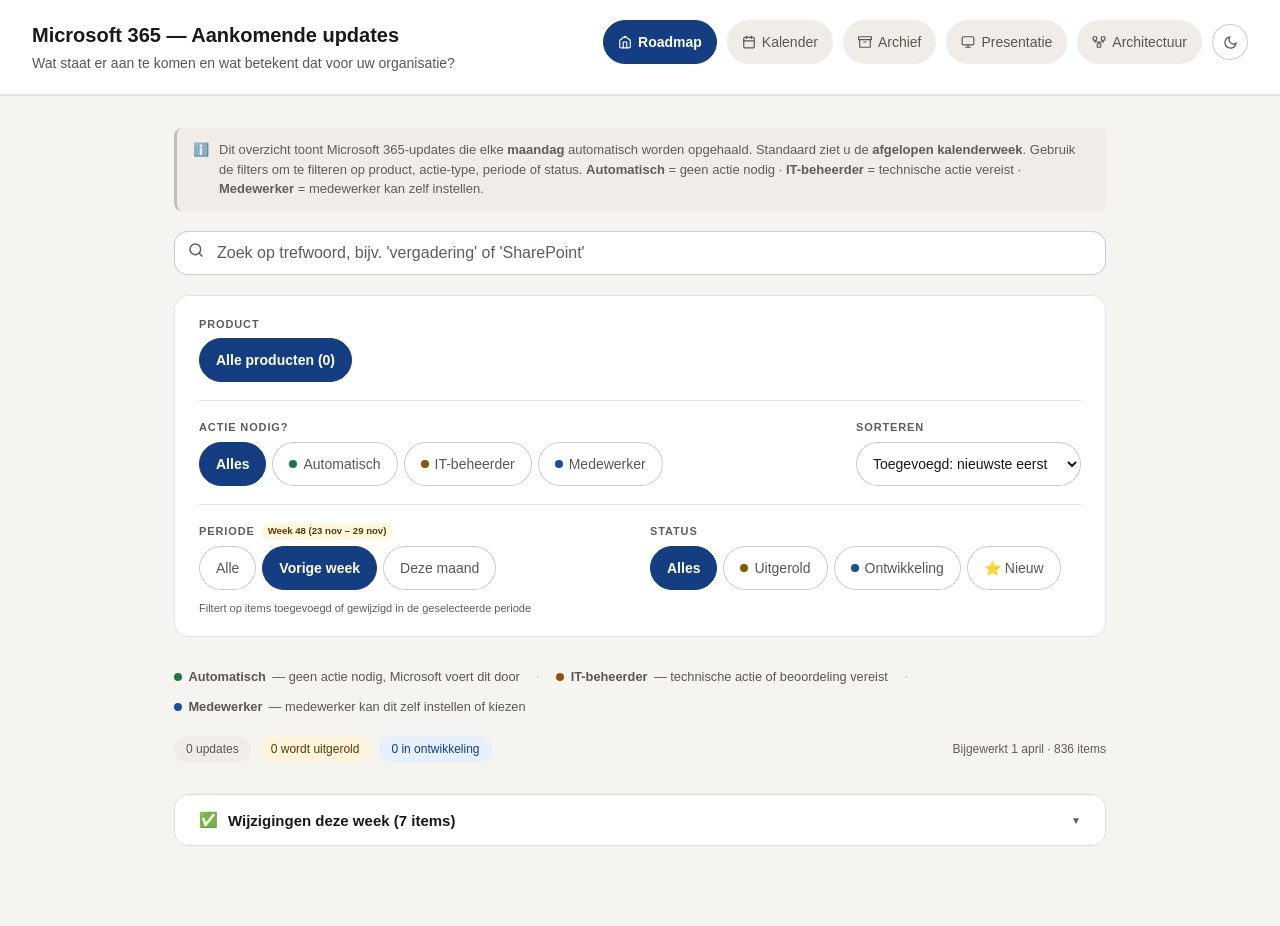
==== index.html @ a1a84e0d "updated app meta v2" ====
<!DOCTYPE html>
<html lang="nl" data-theme="">
<head>
<meta charset="UTF-8">
<meta name="viewport" content="width=device-width, initial-scale=1.0">
<title>Microsoft 365 Roadmap — Wat staat er aan te komen?</title>
<meta name="description" content="Overzicht van aankomende Microsoft 365-updates: wat staat er aan te komen, wat betekent het voor uw organisatie en is er actie nodig van IT of medewerkers?">
<link rel="stylesheet" href="shared.css">
<script>
(function(){var t=localStorage.getItem('theme');if(t==='dark'||t==='light')document.documentElement.setAttribute('data-theme',t);})();
</script>
</head>
<body>

<noscript>
  <div style="padding:2rem;text-align:center;font-family:sans-serif;background:#fef3dc;border-bottom:2px solid #8a5600">
    <strong>JavaScript is vereist</strong> — Schakel JavaScript in uw browser in om deze pagina te gebruiken.
  </div>
</noscript>

<a class="skip-link" href="#main-content">Ga naar hoofdinhoud</a>

<header role="banner">
  <div class="hdr">
    <div class="hdr-left">
      <div>
        <h1>Microsoft 365 — Aankomende updates</h1>
        <p class="hdr-sub">Wat staat er aan te komen en wat betekent dat voor uw organisatie?</p>
      </div>
    </div>
    <nav class="hdr-right" aria-label="Hoofdnavigatie">
      <a href="index.html" class="hdr-archive-link" aria-current="page" aria-label="Huidige pagina: Roadmap"><svg width="14" height="14" viewBox="0 0 24 24" fill="none" stroke="currentColor" stroke-width="2" stroke-linecap="round" stroke-linejoin="round" aria-hidden="true"><path d="M3 9l9-7 9 7v11a2 2 0 0 1-2 2H5a2 2 0 0 1-2-2z"/><polyline points="9 22 9 12 15 12 15 22"/></svg> Roadmap</a>
      <a href="kalender.html" class="hdr-archive-link" aria-label="Bekijk de releasekalender"><svg width="14" height="14" viewBox="0 0 24 24" fill="none" stroke="currentColor" stroke-width="2" stroke-linecap="round" stroke-linejoin="round" aria-hidden="true"><rect x="3" y="4" width="18" height="18" rx="2"/><line x1="16" y1="2" x2="16" y2="6"/><line x1="8" y1="2" x2="8" y2="6"/><line x1="3" y1="10" x2="21" y2="10"/></svg> Kalender</a>
      <a href="archief.html" class="hdr-archive-link" aria-label="Bekijk het archief van verdwenen items"><svg width="14" height="14" viewBox="0 0 24 24" fill="none" stroke="currentColor" stroke-width="2" stroke-linecap="round" stroke-linejoin="round" aria-hidden="true"><polyline points="21 8 21 21 3 21 3 8"/><rect x="1" y="3" width="22" height="5"/><line x1="10" y1="12" x2="14" y2="12"/></svg> Archief</a>
      <a href="presentatie.html" class="hdr-archive-link" aria-label="Bekijk de presentatiegenerator"><svg width="14" height="14" viewBox="0 0 24 24" fill="none" stroke="currentColor" stroke-width="2" stroke-linecap="round" stroke-linejoin="round" aria-hidden="true"><rect x="2" y="3" width="20" height="14" rx="2"/><line x1="8" y1="21" x2="16" y2="21"/><line x1="12" y1="17" x2="12" y2="21"/></svg> Presentatie</a>
      <a href="architectuur.html" class="hdr-archive-link" aria-label="Bekijk de architectuurkaart"><svg width="14" height="14" viewBox="0 0 24 24" fill="none" stroke="currentColor" stroke-width="2" stroke-linecap="round" stroke-linejoin="round" aria-hidden="true"><rect x="2" y="3" width="6" height="6" rx="1"/><rect x="16" y="3" width="6" height="6" rx="1"/><rect x="9" y="15" width="6" height="6" rx="1"/><line x1="5" y1="9" x2="5" y2="12"/><line x1="19" y1="9" x2="19" y2="12"/><line x1="5" y1="12" x2="19" y2="12"/><line x1="12" y1="12" x2="12" y2="15"/></svg> Architectuur</a>
      <button id="theme-btn" class="theme-btn" onclick="toggleTheme()" aria-label="Schakel naar donker thema" title="Thema wisselen">
        <svg class="icon-moon" width="15" height="15" viewBox="0 0 24 24" fill="none" stroke="currentColor" stroke-width="2" stroke-linecap="round" stroke-linejoin="round" aria-hidden="true"><path d="M21 12.79A9 9 0 1 1 11.21 3 7 7 0 0 0 21 12.79z"/></svg>
        <svg class="icon-sun"  width="15" height="15" viewBox="0 0 24 24" fill="none" stroke="currentColor" stroke-width="2" stroke-linecap="round" stroke-linejoin="round" aria-hidden="true"><circle cx="12" cy="12" r="5"/><line x1="12" y1="1" x2="12" y2="3"/><line x1="12" y1="21" x2="12" y2="23"/><line x1="4.22" y1="4.22" x2="5.64" y2="5.64"/><line x1="18.36" y1="18.36" x2="19.78" y2="19.78"/><line x1="1" y1="12" x2="3" y2="12"/><line x1="21" y1="12" x2="23" y2="12"/><line x1="4.22" y1="19.78" x2="5.64" y2="18.36"/><line x1="18.36" y1="5.64" x2="19.78" y2="4.22"/></svg>
      </button>
    </nav>
  </div>
</header>

<main id="main-content">
<div class="main">

  <!-- Info-banner -->
  <div class="disclaimer" role="note">
    <span style="flex-shrink:0" aria-hidden="true">ℹ️</span>
    <span>Dit overzicht toont Microsoft 365-updates die elke <strong>maandag</strong> automatisch worden opgehaald. Standaard ziet u de <strong>afgelopen kalenderweek</strong>. Gebruik de filters om te filteren op product, actie-type, periode of status. <strong>Automatisch</strong> = geen actie nodig · <strong>IT-beheerder</strong> = technische actie vereist · <strong>Medewerker</strong> = medewerker kan zelf instellen.</span>
  </div>

  <!-- Zoekbalk -->
  <div class="search-wrap" id="search-wrap">
    <span class="search-icon" aria-hidden="true">
      <svg width="16" height="16" viewBox="0 0 24 24" fill="none" stroke="currentColor" stroke-width="2.2" stroke-linecap="round" stroke-linejoin="round"><circle cx="11" cy="11" r="8"/><line x1="21" y1="21" x2="16.65" y2="16.65"/></svg>
    </span>
    <input id="search-input" type="search" class="search-input"
           placeholder="Zoek op trefwoord, bijv. 'vergadering' of 'SharePoint'"
           aria-label="Zoek in roadmap-updates" autocomplete="off" spellcheck="false">
    <button id="search-clear" class="search-clear" onclick="clearSearch()"
            aria-label="Zoekopdracht wissen" style="display:none">
      <svg width="14" height="14" viewBox="0 0 24 24" fill="none" stroke="currentColor" stroke-width="2.5" stroke-linecap="round" stroke-linejoin="round" aria-hidden="true"><line x1="18" y1="6" x2="6" y2="18"/><line x1="6" y1="6" x2="18" y2="18"/></svg>
    </button>
    <p id="search-origin-note" class="search-origin-note" style="display:none">
      Gefilterd op item vanaf de releasekalender. <button class="ms-link" onclick="clearSearch()">Wis filter</button>
    </p>
  </div>

  <!-- Filters -->
  <section class="filters" aria-label="Filters">

    <!-- 1. Product -->
    <div class="filter-group">
      <label id="lbl-app" class="filter-lbl">Product</label>
      <div class="filter-bar" id="apf" role="group" aria-labelledby="lbl-app">
        <button class="fb" data-p="all" aria-pressed="true">Alle producten</button>
        <!-- Dynamisch gevuld -->
      </div>
    </div>

    <div class="filter-divider"></div>

    <!-- 2. Actie + Sorteren -->
    <div class="filter-row-2">
      <div class="filter-group" style="flex:1">
        <label id="lbl-act" class="filter-lbl">Actie nodig?</label>
        <div class="filter-bar" id="act-bar" role="group" aria-labelledby="lbl-act">
          <button class="fb" data-act="all"   aria-pressed="true">Alles</button>
          <button class="fb" data-act="none"  aria-pressed="false"><span class="act-dot d-none"  aria-hidden="true"></span>Automatisch</button>
          <button class="fb" data-act="admin" aria-pressed="false"><span class="act-dot d-admin" aria-hidden="true"></span>IT-beheerder</button>
          <button class="fb" data-act="user"  aria-pressed="false"><span class="act-dot d-user"  aria-hidden="true"></span>Medewerker</button>
        </div>
      </div>
      <div class="filter-group" style="flex:0 0 auto">
        <label for="sort-select" class="filter-lbl">Sorteren</label>
        <select id="sort-select" onchange="render()">
          <option value="added-desc">Toegevoegd: nieuwste eerst</option>
          <option value="added-asc">Toegevoegd: oudste eerst</option>
          <option value="release-asc">Releasedatum: vroegst eerst</option>
          <option value="release-desc">Releasedatum: latest eerst</option>
          <option value="status">Status</option>
        </select>
      </div>
    </div>

    <div class="filter-divider"></div>

    <!-- 3. Periode + Status -->
    <div class="filter-row-2">
      <div class="filter-group">
        <label id="lbl-fp" class="filter-lbl">
          Periode
          <span id="week-mini-badge" class="week-mini-badge" aria-live="polite"></span>
        </label>
        <div class="filter-bar" id="fp-bar" role="group" aria-labelledby="lbl-fp">
          <button class="fb" data-a="all" aria-pressed="false">Alle</button>
          <button class="fb" data-a="pw"  aria-pressed="true">Vorige week</button>
          <button class="fb" data-a="am"  aria-pressed="false">Deze maand</button>
        </div>
        <p class="filter-note">Filtert op items toegevoegd of gewijzigd in de geselecteerde periode</p>
      </div>
      <div class="filter-group">
        <label id="lbl-status" class="filter-lbl">Status</label>
        <div class="filter-bar" id="sf" role="group" aria-labelledby="lbl-status">
          <button class="fb" data-s="all"     aria-pressed="true">Alles</button>
          <button class="fb" data-s="rolling" aria-pressed="false"><span class="act-dot d-admin" aria-hidden="true"></span>Uitgerold</button>
          <button class="fb" data-s="dev"     aria-pressed="false"><span class="act-dot d-user"  aria-hidden="true"></span>Ontwikkeling</button>
          <button class="fb" data-s="new"     aria-pressed="false">⭐ Nieuw</button>
        </div>
      </div>
    </div>

  </section>

  <!-- Legenda -->
  <div class="legend" role="note" aria-label="Legenda acties">
    <span class="legend-item"><span class="act-dot d-none" aria-hidden="true"></span><strong>Automatisch</strong> — geen actie nodig, Microsoft voert dit door</span>
    <span class="legend-divider" aria-hidden="true">·</span>
    <span class="legend-item"><span class="act-dot d-admin" aria-hidden="true"></span><strong>IT-beheerder</strong> — technische actie of beoordeling vereist</span>
    <span class="legend-divider" aria-hidden="true">·</span>
    <span class="legend-item"><span class="act-dot d-user" aria-hidden="true"></span><strong>Medewerker</strong> — medewerker kan dit zelf instellen of kiezen</span>
  </div>

  <div class="stats-bar" id="stats-bar" aria-live="polite" aria-atomic="true" role="status"></div>

  <div id="root" role="feed" aria-busy="true" aria-label="Roadmap-updates">
    <div class="state-box">
      <div class="spinner" role="progressbar" aria-label="Updates worden geladen"></div>
      <h2>Updates ophalen…</h2>
      <p>Even geduld, de actuele roadmap wordt opgehaald.</p>
    </div>
  </div>

  <p id="empty-msg" role="status" style="display:none">
    Geen updates gevonden voor deze filterinstellingen. Probeer een andere combinatie of pas de zoekopdracht aan.
  </p>

  <div id="changes-block" class="collapsible-block" style="display:none">
    <button class="collapsible-toggle" aria-expanded="false" aria-controls="changes-inner"
            onclick="toggleCollapsible(this,'changes-inner')">
      <div class="collapsible-left">
        <span id="changes-icon" aria-hidden="true">⚑</span>
        <span id="changes-title">Wijzigingen deze week</span>
      </div>
      <span class="collapsible-chevron" aria-hidden="true">▼</span>
    </button>
    <div id="changes-inner" class="collapsible-inner" role="region" aria-label="Wijzigingen deze week">
      <p class="collapsible-subtitle">
        Deze updates stonden vorige week nog in de lijst maar zijn nu beschikbaar gekomen of geannuleerd door Microsoft.
      </p>
      <div id="changes-cards"></div>
    </div>
  </div>

</div>
</main>


<script>
'use strict';

/* ── Thema-toggle ───────────────────────────────────────────────────────── */
(function(){
  var stored = localStorage.getItem('theme');
  if (stored === 'dark' || stored === 'light') {
    document.documentElement.setAttribute('data-theme', stored);
  }
})();

function toggleTheme() {
  var html    = document.documentElement;
  var current = html.getAttribute('data-theme');
  var sys     = window.matchMedia('(prefers-color-scheme: dark)').matches;
  var isDark  = current === 'dark' || (!current && sys);
  var next    = isDark ? 'light' : 'dark';
  html.setAttribute('data-theme', next);
  localStorage.setItem('theme', next);
  var btn = document.getElementById('theme-btn');
  if (btn) btn.setAttribute('aria-label', next === 'dark' ? 'Schakel naar licht thema' : 'Schakel naar donker thema');
}



/* ── Product-metadata en iconen (inline) ──────────────────────────────── */
var APP_ICONS = {
  automate: '[data-uri]',
  bookings: '[data-uri]',
  copilot: '[data-uri]',
  defender: '[data-uri]',
  edge: '[data-uri]',
  entra: '[data-uri]',
  excel: '[data-uri]',
  exchange: '[data-uri]',
  forms: '[data-uri]',
  intune: '[data-uri]',
  loop: '[data-uri]',
  onedrive: '[data-uri]',
  outlook: '[data-uri]',
  planner: '[data-uri]',
  powerapps: '[data-uri]',
  powerbi: '[data-uri]',
  powerpoint: '[data-uri]',
  project: '[data-uri]',
  purview: '[data-uri]',
  search: '[data-uri]',
  sharepoint: '[data-uri]',
  stream: '[data-uri]',
  teams: '[data-uri]',
  todo: '[data-uri]',
  visio: '[data-uri]',
  viva: '[data-uri]',
  whiteboard: '[data-uri]',
  windows: '[data-uri]',
  word: '[data-uri]',
  yammer: '[data-uri]',
};
var APP_META = {
  copilot:    { label: 'Copilot',        cls: 'p-copilot'    },
  teams:      { label: 'Teams',          cls: 'p-teams'      },
  outlook:    { label: 'Outlook',        cls: 'p-outlook'    },
  excel:      { label: 'Excel',          cls: 'p-excel'      },
  word:       { label: 'Word',           cls: 'p-word'       },
  powerpoint: { label: 'PowerPoint',     cls: 'p-powerpoint' },
  sharepoint: { label: 'SharePoint',     cls: 'p-sharepoint' },
  purview:    { label: 'Purview',        cls: 'p-purview'    },
  viva:       { label: 'Viva',           cls: 'p-viva'       },
  edge:       { label: 'Edge',           cls: 'p-edge'       },
  onedrive:   { label: 'OneDrive',       cls: 'p-onedrive'   },
  exchange:   { label: 'Exchange',       cls: 'p-exchange'   },
  forms:      { label: 'Forms',          cls: 'p-forms'      },
  intune:     { label: 'Intune',         cls: 'p-intune'     },
  entra:      { label: 'Entra',          cls: 'p-entra'      },
  planner:    { label: 'Planner',        cls: 'p-planner'    },
  loop:       { label: 'Loop',           cls: 'p-loop'       },
  whiteboard: { label: 'Whiteboard',     cls: 'p-whiteboard' },
  todo:       { label: 'To Do',          cls: 'p-todo'       },
  bookings:   { label: 'Bookings',       cls: 'p-bookings'   },
  stream:     { label: 'Stream',         cls: 'p-stream'     },
  automate:   { label: 'Power Automate', cls: 'p-automate'   },
  powerapps:  { label: 'Power Apps',     cls: 'p-powerapps'  },
  powerbi:    { label: 'Power BI',       cls: 'p-powerbi'    },
  yammer:     { label: 'Yammer',         cls: 'p-yammer'     },
  defender:   { label: 'Defender',       cls: 'p-defender'   },
  search:     { label: 'M365 Search',    cls: 'p-search'     },
  project:    { label: 'Project',        cls: 'p-project'    },
  visio:      { label: 'Visio',          cls: 'p-visio'      },
  windows:    { label: 'Windows',        cls: 'p-windows'    },
  other:      { label: 'Overig',         cls: 'p-other'      }
};
var APP_ORDER = [
  'copilot','teams','outlook','excel','word','powerpoint',
  'sharepoint','purview','viva','edge','onedrive','exchange',
  'forms','intune','entra','planner',
  'loop','whiteboard','todo','bookings','stream',
  'automate','powerapps','powerbi','yammer',
  'defender','search','project','visio','windows'
];
function appIconHTML(key) {
  var uri = APP_ICONS[key];
  if (!uri) return '';
  return '<img class="app-icon" src="' + uri + '" alt="" aria-hidden="true">';
}
function copyItemLink(id){
  var url=window.location.origin+window.location.pathname+'?id='+id;
  if(navigator.clipboard){
    navigator.clipboard.writeText(url).then(function(){
      var btn=document.querySelector('#item-'+id+' .copy-link-btn');
      if(btn){btn.setAttribute('aria-label','Link gekopieerd!');setTimeout(function(){btn.setAttribute('aria-label','Kopieer directe link naar dit item');},2000);}
    });
  }
}

var LINK_ICON = '<svg width="11" height="11" viewBox="0 0 24 24" fill="none" stroke="currentColor" stroke-width="2.2" stroke-linecap="round" stroke-linejoin="round" aria-hidden="true"><path d="M18 13v6a2 2 0 0 1-2 2H5a2 2 0 0 1-2-2V8a2 2 0 0 1 2-2h6"/><polyline points="15 3 21 3 21 9"/><line x1="10" y1="14" x2="21" y2="3"/></svg>';
/* ── State ──────────────────────────────────────────────────────────────── */
var ALL_ITEMS   = [];
var fS  = 'all';
var fA  = 'pw';      /* Standaard: vorige kalenderweek */
var fP  = 'all';
var fAct= 'all';
var fQ  = '';
var searchTimer = null;
var fromKalender = false;
var idParam = null;
var CACHE_KEY = 'm365_data_v1';
var lastUpdatedText = '';

var ACTION_LABEL = {none:'Gaat automatisch', admin:'IT-beheerder actie vereist', user:'Medewerker kan zelf instellen'};
var ACTION_ICON  = {none:'🟢', admin:'🟡', user:'🔵'};
/* ── Hulpfuncties ────────────────────────────────────────────────────────── */
function esc(s){ return String(s||'').replace(/&/g,'&amp;').replace(/</g,'&lt;').replace(/>/g,'&gt;'); }
function daysAgo(d){ return d?(Date.now()-new Date(d).getTime())/864e5:9999; }

function weekStart(date){
  var d=new Date(date); var day=d.getDay();
  var diff=(day===0?-6:1-day); d.setHours(0,0,0,0); d.setDate(d.getDate()+diff); return d;
}
function weekEnd(date){
  var ws=weekStart(date); var we=new Date(ws);
  we.setDate(we.getDate()+6); we.setHours(23,59,59,999); return we;
}
function isoWeek(date){
  var d=new Date(date); d.setHours(0,0,0,0);
  d.setDate(d.getDate()+3-(d.getDay()+6)%7);
  var w1=new Date(d.getFullYear(),0,4);
  return 1+Math.round(((d-w1)/864e5-3+(w1.getDay()+6)%7)/7);
}
function inSameWeek(d,refDate){
  if(!d)return false;
  var dt=new Date(d); return dt>=weekStart(refDate)&&dt<=weekEnd(refDate);
}
function fmtDate(d){ return d?new Date(d).toLocaleDateString('nl-NL',{day:'numeric',month:'short',year:'numeric'}):''; }
function nlRelease(s){
  if(!s)return'\u2013';
  var MAANDEN={january:'januari',february:'februari',march:'maart',april:'april',may:'mei',
    june:'juni',july:'juli',august:'augustus',september:'september',
    october:'oktober',november:'november',december:'december'};
  return s.replace(/\b(january|february|march|april|may|june|july|august|september|october|november|december)\b/gi,
    function(m){return MAANDEN[m.toLowerCase()]||m;}).replace(/\bCY(\d{4})\b/,'$1');
}
function parseRelease(s){
  if(!s)return new Date(9999,0,1);
  var MONTHS={january:0,february:1,march:2,april:3,may:4,june:5,july:6,august:7,
    september:8,october:9,november:10,december:11};
  var m=s.toLowerCase().match(/(\w+)\s+(\d{4})/);
  return(m&&MONTHS[m[1]]!==undefined)?new Date(parseInt(m[2]),MONTHS[m[1]],1):new Date(9999,0,1);
}
function highlight(text,query){
  if(!query)return esc(text);
  return esc(text).replace(new RegExp('('+query.replace(/[.*+?^${}()|[\]\\]/g,'\\$&')+')','gi'),'<mark>$1</mark>');
}




/* ── URL-parameters ────────────────────────────────────────────────────── */
(function(){
  var params = new URLSearchParams(window.location.search);
  var zoek   = params.get('zoek');
  idParam = params.get('id');

  if (idParam) {
    fQ = idParam.trim();
    fA = 'all'; fS = 'all'; fAct = 'all'; fP = 'all';
    fromKalender = true;
    document.addEventListener('DOMContentLoaded', function(){
      var inp = document.getElementById('search-input');
      if (inp) {
        inp.value = 'ID: ' + idParam;
        document.getElementById('search-clear').classList.add('show');
        document.getElementById('search-origin-note').classList.add('show');
      }
      document.querySelectorAll('#fp-bar .fb').forEach(function(b){
        b.setAttribute('aria-pressed', b.getAttribute('data-a')==='all'?'true':'false');
        b.className='fb';
      });
    });
  } else if (zoek) {
    fQ = zoek.trim().toLowerCase();
    fromKalender = true;
    document.addEventListener('DOMContentLoaded', function(){
      var inp = document.getElementById('search-input');
      if (inp) {
        inp.value = zoek;
        document.getElementById('search-clear').classList.add('show');
        document.getElementById('search-origin-note').classList.add('show');
      }
    });
  }
})();

/* ── Fetch + cache ─────────────────────────────────────────────────────── */
function loadData(){
  try{
    var cached=sessionStorage.getItem(CACHE_KEY);
    if(cached){
      var p=JSON.parse(cached);
      /* Geldig als: jonger dan 30min én de data niet van vóór de meest recente maandag-run (06:00 UTC) */
      var now=Date.now();
      var d=new Date(); var dow=d.getUTCDay(); /* 0=zo,1=ma */
      var msSinceMon=((dow===0?6:dow-1)*86400+(d.getUTCHours()*3600+d.getUTCMinutes()*60+d.getUTCSeconds()-6*3600))*1000;
      if(msSinceMon<0)msSinceMon+=7*86400*1000; /* vorige maandag */
      var lastMonRun=now-msSinceMon;
      var fresh=now-p._ts<30*60*1000 && p._ts>lastMonRun;
      if(fresh){handleData(p);return;}
    }
  }catch(e){}
  var ctrl=new AbortController();
  var timer=setTimeout(function(){ctrl.abort();},12000);
  fetch('data.json?v='+Date.now(),{signal:ctrl.signal})
    .finally(function(){clearTimeout(timer);})
    .then(function(r){if(!r.ok)throw new Error('HTTP '+r.status);return r.json();})
    .then(function(data){
      try{data._ts=Date.now();sessionStorage.setItem(CACHE_KEY,JSON.stringify(data));}catch(e){}
      handleData(data);
    })
    .catch(function(err){
      var msg=err.name==='AbortError'?'Tijdslimiet overschreden.':String(err);
      document.getElementById('root').setAttribute('aria-busy','false');
      document.getElementById('root').innerHTML=
        '<div class="state-box" role="alert"><h2>Kon de updates niet laden</h2>'+
        '<p style="margin-top:.5rem">Controleer of de GitHub Actions workflow succesvol gedraaid heeft.</p>'+
        '<p style="margin-top:.75rem;font-size:.75rem;color:var(--faint)">'+esc(msg)+'</p></div>';
    });
}

/* ── Weeklabels bijwerken ───────────────────────────────────────────────── */
function updateWeekLabels(){
  var now=new Date();
  var wn=isoWeek(now); var ws=weekStart(now); var we=weekEnd(now);
  /* Vorige week: weekStart 7 dagen terug */
  var pwStart=new Date(ws); pwStart.setDate(pwStart.getDate()-7);
  var pwEnd=new Date(we); pwEnd.setDate(pwEnd.getDate()-7);
  var pwn=isoWeek(pwStart);
  var fmt=function(d){return d.toLocaleDateString('nl-NL',{day:'numeric',month:'short'});};
  var lblPrev='Week '+pwn+' ('+fmt(pwStart)+' \u2013 '+fmt(pwEnd)+')';
  /* Periodeknop bijwerken */
  var pwBtn=document.querySelector('#fp-bar [data-a="pw"]');
  if(pwBtn)pwBtn.textContent='Vorige week';
  /* Mini-badge toont altijd de afgelopen week */
  var badge=document.getElementById('week-mini-badge');
  if(badge)badge.textContent=lblPrev;
}

/* ── Data verwerken ─────────────────────────────────────────────────────── */
function handleData(data){
  ALL_ITEMS=data.items.map(function(i){
    return Object.assign({},i,{isNew: inSameWeek(i.added,new Date())||inSameWeek(i.modified,new Date())});
  });
  var gen=new Date(data.generated);
  /* Toon vorige kalenderweek in header — data is altijd van maandag-run */
  var ws=weekStart(new Date()); var we=weekEnd(new Date());
  var pwS=new Date(ws); pwS.setDate(pwS.getDate()-7);
  var pwE=new Date(we); pwE.setDate(pwE.getDate()-7);
  var pwn=isoWeek(pwS);
  var fmtS=function(d){return d.toLocaleDateString('nl-NL',{day:'numeric',month:'short'});};
  lastUpdatedText = 'Bijgewerkt\u00a0' + gen.toLocaleDateString('nl-NL',{day:'numeric',month:'long'}) + '\u00a0\u00b7\u00a0' + data.count + '\u00a0items';

  document.getElementById('root').setAttribute('aria-busy','false');
  buildAppFilter(ALL_ITEMS);
  updateWeekLabels();
  var removed=data.removed||[];
  if(removed.length>0){
    document.getElementById('changes-block').style.display='block';
    document.getElementById('changes-title').textContent='Wijzigingen deze week ('+removed.length+' item'+(removed.length!==1?'s':'')+')';
    document.getElementById('changes-icon').textContent=removed.some(function(r){return r.status==='launched';})?' \u2705':'\u2691';
    document.getElementById('changes-cards').innerHTML=removed.map(function(r){
      var meta=APP_META[r.app]||APP_META.other;
      return '<div class="rcard">'+
        '<span class="pill '+meta.cls+'">'+appIconHTML(r.app)+esc(r.prodLabel||meta.label)+'</span>'+
        '<span class="rcard-title">'+esc(r.title)+'</span>'+
        '<div class="rcard-right"><span class="pill p-'+r.status+'">'+esc(r.statusNl)+'</span>'+
        '<a class="ms-link" href="https://www.microsoft.com/en-us/microsoft-365/roadmap?searchterms='+r.id+'" target="_blank" rel="noopener noreferrer">'+LINK_ICON+' ID '+r.id+'</a></div></div>';
    }).join('');
  }
  render();
}

/* ── Productfilter opbouwen met iconen ───────────────────────────────────── */
function buildAppFilter(items){
  var present=new Set(items.map(function(i){return i.app;}));
  var bar=document.getElementById('apf');
  while(bar.children.length>1)bar.removeChild(bar.lastChild);
  APP_ORDER.forEach(function(key){
    if(!present.has(key))return;
    var meta=APP_META[key];
    var btn=document.createElement('button');
    btn.className='fb';
    btn.setAttribute('data-p',key);
    btn.setAttribute('aria-pressed','false');
    btn.innerHTML=appIconHTML(key)+esc(meta.label)+' <span class="app-count">(0)</span>';
    bar.appendChild(btn);
  });
  bar.addEventListener('click',function(e){
    var t=e.target.closest('[data-p]');if(!t)return;
    bar.querySelectorAll('.fb').forEach(function(b){
      b.setAttribute('aria-pressed','false');
      b.className='fb';
    });
    var v=t.getAttribute('data-p');
    t.setAttribute('aria-pressed','true');
    if(v!=='all')t.classList.add('ao-'+v);
    fP=v;render();
  });
}

function updateAppCounts(items){
  var counts={};items.forEach(function(i){counts[i.app]=(counts[i.app]||0)+1;});
  var allBtn=document.querySelector('#apf [data-p="all"]');
  if(allBtn)allBtn.textContent='Alle producten ('+items.length+')';
  document.querySelectorAll('#apf [data-p]').forEach(function(btn){
    var key=btn.getAttribute('data-p');if(key==='all')return;
    var meta=APP_META[key];
    var n=counts[key]||0;
    btn.innerHTML=appIconHTML(key)+esc(meta.label)+' <span class="app-count">('+n+')</span>';
    btn.style.display=(n===0&&fP!==key)?'none':'';
  });
}

/* ── UI-helpers ─────────────────────────────────────────────────────────── */
function toggleCollapsible(btn,panelId){
  var open=btn.getAttribute('aria-expanded')==='true';
  btn.setAttribute('aria-expanded',open?'false':'true');
  var panel=document.getElementById(panelId);
  var chevron=btn.querySelector('.collapsible-chevron');
  panel.classList.toggle('open',!open);
  if(chevron)chevron.classList.toggle('open',!open);
}
function debouncedSearch(val){clearTimeout(searchTimer);searchTimer=setTimeout(function(){onSearch(val);},200);}
function onSearch(val){
  fQ=val.trim().toLowerCase();
  document.getElementById('search-clear').classList.toggle('show',fQ.length>0);
  if(fromKalender&&fQ.length===0){document.getElementById('search-origin-note').classList.remove('show');}
  render();
}
function clearSearch(){
  document.getElementById('search-input').value='';
  document.getElementById('search-clear').classList.remove('show');
  document.getElementById('search-origin-note').classList.remove('show');
  fQ='';fromKalender=false;render();
  document.getElementById('search-input').focus();
}

/* ── Kaart HTML ─────────────────────────────────────────────────────────── */
function cardHTML(item,query){
  var cfg={rolling:{label:'Wordt uitgerold',cls:'p-rolling'},dev:{label:'In ontwikkeling',cls:'p-dev'}}[item.status];
  var meta=APP_META[item.app]||APP_META.other;
  var dateRow='';
  if(item.added)dateRow+='<span class="date-info"><span class="sr-only">Toegevoegd:</span> \uD83D\uDCC5 '+fmtDate(item.added)+'</span>';
  if(item.modified&&item.modified!==item.added)
    dateRow+='<span class="date-info" style="margin-left:10px"><span class="sr-only">Gewijzigd:</span> \u270F\uFE0F '+fmtDate(item.modified)+'</span>';
  return '<article class="card act-'+item.action+'" id="item-'+item.id+'" aria-label="'+esc(item.title)+'">' +
    '<div class="card-pills">'+
      '<span class="pill '+meta.cls+'">'+appIconHTML(item.app)+esc(item.prodLabel||meta.label)+'</span>'+
      '<span class="pill '+cfg.cls+'">'+cfg.label+'</span>'+
      (item.isNew?'<span class="new-badge"><span aria-hidden="true">\u2B50</span> Nieuw</span>':'')+
    '</div>'+
    '<h3 class="card-title">'+highlight(item.title,query)+'</h3>'+
    '<div class="card-benefit"><span class="card-benefit-label">Wat betekent dit voor uw organisatie?</span>'+highlight(item.benefit,query)+'</div>'+
    '<div class="card-action act-'+item.action+'" aria-label="Actie: '+(ACTION_LABEL[item.action]||item.actionLabel)+'">'+
      '<span aria-hidden="true">'+ACTION_ICON[item.action]+'</span>'+
      '<span>'+esc(item.actionLabel)+'</span>'+
    '</div>'+
    (item.desc?'<details><summary>Technische details lezen</summary><div class="card-desc">'+esc(item.desc)+'</div></details>':'')+
    '<div class="card-foot"><div class="card-foot-left">'+
      '<span class="release-badge"><span aria-hidden="true">\uD83D\uDE80</span> <span class="sr-only">Release:</span>'+esc(nlRelease(item.release))+'</span>'+
      (dateRow?'<span style="display:flex;align-items:center;gap:8px;flex-wrap:wrap">'+dateRow+'</span>':'')+
    '</div>'+
    '<div class="card-foot-right">'+
    '<a class="ms-link" href="https://www.microsoft.com/en-us/microsoft-365/roadmap?searchterms='+item.id+'" target="_blank" rel="noopener noreferrer" aria-label="Bekijk ID '+item.id+' op de officiële Microsoft roadmap (opent in nieuw venster)">'+LINK_ICON+' ID '+item.id+'</a>'+
    '<button class="copy-link-btn" onclick="copyItemLink('+item.id+')" aria-label="Kopieer directe link naar dit item" title="Kopieer directe link">'+
      '<svg width="12" height="12" viewBox="0 0 24 24" fill="none" stroke="currentColor" stroke-width="2" stroke-linecap="round" stroke-linejoin="round" aria-hidden="true"><rect x="9" y="9" width="13" height="13" rx="2"/><path d="M5 15H4a2 2 0 0 1-2-2V4a2 2 0 0 1 2-2h9a2 2 0 0 1 2 2v1"/></svg>'+
    '</button>'+
    '</div>'+
    '</div></article>';
}

/* ── Render ─────────────────────────────────────────────────────────────── */
function render(){
  if(!ALL_ITEMS.length)return;
  var sort=document.getElementById('sort-select').value;
  var query=fQ;

  var withoutApp=ALL_ITEMS.filter(function(i){
    if(fS==='new'){if(!i.isNew)return false;}else if(fS!=='all'&&i.status!==fS)return false;
    if(fAct!=='all'&&i.action!==fAct)return false;
    /* Unified periode filter: added OF modified binnen de periode */
    if(fA!=='all'){
      var now=new Date();
      var prevWkStart=new Date(weekStart(now)); prevWkStart.setDate(prevWkStart.getDate()-7);
      var prevWkEnd=new Date(weekEnd(now)); prevWkEnd.setDate(prevWkEnd.getDate()-7);
      function inPrevWeek(d){ if(!d)return false; var dt=new Date(d); return dt>=prevWkStart&&dt<=prevWkEnd; }
      var addOk=fA==='pw'?inPrevWeek(i.added):daysAgo(i.added)<=31;
      var modOk=fA==='pw'?inPrevWeek(i.modified):daysAgo(i.modified)<=31;
      if(!addOk&&!modOk)return false;
    }
    if(query){
      var qId=parseInt(query);
      if(!isNaN(qId)&&idParam){if(i.id!==qId)return false;}
      else{if(!(i.title.toLowerCase().includes(query)||i.benefit.toLowerCase().includes(query)))return false;}
    }
    return true;
  });

  updateAppCounts(withoutApp);
  var filtered=withoutApp.filter(function(i){return fP==='all'||i.app===fP;});
  filtered=filtered.slice().sort(function(a,b){
    if(sort==='status')return(a.status==='rolling'?0:1)-(b.status==='rolling'?0:1);
    if(sort==='added-desc')return new Date(b.added||0)-new Date(a.added||0);
    if(sort==='modified-desc')return new Date(b.modified||0)-new Date(a.modified||0);
    var da=parseRelease(a.release),db=parseRelease(b.release);
    return sort==='release-desc'?db-da:da-db;
  });
  var rolling=filtered.filter(function(i){return i.status==='rolling';});
  var dev=filtered.filter(function(i){return i.status==='dev';});
  var newCount=filtered.filter(function(i){return i.isNew;}).length;
  document.getElementById('stats-bar').innerHTML=
    '<div class="stats-left">'+
    '<span class="stat-pill s-total">'+filtered.length+' updates</span>'+
    '<span class="stat-pill s-rolling">'+rolling.length+' wordt uitgerold</span>'+
    '<span class="stat-pill s-dev">'+dev.length+' in ontwikkeling</span>'+
    (newCount?'<span class="stat-pill s-new">\u2B50 '+newCount+' nieuw</span>':'')+
    (query?'<span class="stat-pill" style="background:var(--new-bg);color:var(--new-t)">Zoek: "'+esc(query)+'"</span>':'')+'</div>'+
    (lastUpdatedText?'<span class="stat-updated">'+lastUpdatedText+'</span>':'');
  var emptyEl=document.getElementById('empty-msg');
  var rootEl=document.getElementById('root');
  if(!filtered.length){
    rootEl.innerHTML='';
    /* Specifieke melding bij periode-filter 'vorige week' */
    if(fA==='pw'){
      emptyEl.innerHTML='<p>Geen updates gevonden voor de afgelopen kalenderweek.</p>'+
        '<p style="margin-top:.75rem"><button class="fb" style="margin:0 auto" onclick="'+
        'document.querySelectorAll(\"#fp-bar .fb\").forEach(function(b){b.setAttribute(\"aria-pressed\",\"false\")});'+
        'document.querySelector(\"#fp-bar [data-a=\\\"all\\\"]\").setAttribute(\"aria-pressed\",\"true\");'+
        'fA=\"all\";render();">Toon alle periodes</button></p>';
    } else {
      emptyEl.innerHTML='<p>Geen updates gevonden voor deze filterinstellingen.</p>'+
        '<p style="margin-top:.5rem;font-size:.875rem;color:var(--faint)">Probeer een andere combinatie of pas de zoekopdracht aan.</p>';
    }
    emptyEl.classList.add('show');return;
  }
  emptyEl.classList.remove('show');
  function sec(items,emoji,lbl){
    if(!items.length)return'';
    return'<section aria-label="'+lbl+'"><h2 class="sec-hdr">'+emoji+' '+lbl+'</h2>'+items.map(function(i){return cardHTML(i,query);}).join('')+'</section>';
  }
  if(sort==='status'){
    rootEl.innerHTML=sec(rolling,'\uD83D\uDFE1','Wordt uitgerold')+sec(dev,'\uD83D\uDD35','In ontwikkeling');
  }else{
    rootEl.innerHTML='<section aria-label="'+filtered.length+' updates">'+filtered.map(function(i){return cardHTML(i,query);}).join('')+'</section>';
  }
  /* Scroll naar specifiek item via ?id= */
  if(idParam){
    var el=document.getElementById('item-'+parseInt(idParam));
    if(el){setTimeout(function(){el.scrollIntoView({behavior:'smooth',block:'center'});el.classList.add('item-highlight');},150);}
  }
}

/* ── Filter-wiring ──────────────────────────────────────────────────────── */
function wireBar(barId,stateKey,attr){
  var bar=document.getElementById(barId);if(!bar)return;
  bar.addEventListener('click',function(e){
    var t=e.target.closest('['+attr+']');if(!t)return;
    bar.querySelectorAll('.fb').forEach(function(b){b.setAttribute('aria-pressed','false');b.className='fb';});
    var v=t.getAttribute(attr);t.setAttribute('aria-pressed','true');
    switch(stateKey){case'fS':fS=v;break;case'fA':fA=v;break;}
    render();
  });
}
wireBar('sf','fS','data-s');
wireBar('fp-bar','fA','data-a');

document.getElementById('act-bar').addEventListener('click',function(e){
  var t=e.target.closest('[data-act]');if(!t)return;
  document.querySelectorAll('#act-bar .fb').forEach(function(b){b.setAttribute('aria-pressed','false');b.className='fb';});
  t.setAttribute('aria-pressed','true');
  fAct=t.getAttribute('data-act');render();
});

/* ── Start ──────────────────────────────────────────────────────────────── */
loadData();
</script>
</body>
</html>
---- shared.css ----
/* ═══════════════════════════════════════════════════════════════════════
   Microsoft 365 Roadmap — Gedeelde stijlen
   WCAG 2.2 AA · Één plek voor alle kleuren, vormen en typografie
   ═══════════════════════════════════════════════════════════════════════ */

/* ── Reset ─────────────────────────────────────────────────────────────── */
*, *::before, *::after { box-sizing: border-box; margin: 0; padding: 0; }

/* ══════════════════════════════════════════════════════════════════════════
   DESIGN TOKENS — pas hier kleuren, vormen en typografie aan
   ══════════════════════════════════════════════════════════════════════════ */
:root {

  /* ── Basisoppervlakken ─────────────────────────────────────────────── */
  --bg:        #f5f4f0;   /* paginaachtergrond                           */
  --surface:   #ffffff;   /* kaarten, header, knoppen                    */
  --surface2:  #f0ede8;   /* subtiele vlakken, hover-achtergrond         */
  --text:      #1a1916;   /* primaire tekst                              */
  --muted:     #5a5750;   /* secundaire tekst                            */
  --faint:     #605c58;   /* labels, meta-informatie — 5.0:1 op surface2 */
  --border:    rgba(0,0,0,0.10);
  --border-s:  rgba(0,0,0,0.20);

  /* ── Statuskleuren (achtergrond + tekst, ≥ 4.5:1 contrast) ────────── */
  --green-bg:  #e6f4eb;  --green-t:  #145228;
  --amber-bg:  #fef3dc;  --amber-t:  #5c3a00;
  --purple-bg: #eeebfd;  --purple-t: #3a2a8a;
  --gray-bg:   #e8e8e8;  --gray-t:   #383838;
  --blue-bg:   #e6f0fd;  --blue-t:   #143d82;
  --red-bg:    #fdecea;  --red-t:    #7a1a1a;
  --orange-bg: #fff0e6;  --orange-t: #6b3200;
  --teal-bg:   #e0f4f1;  --teal-t:   #0a5248;
  --new-bg:    #fff7e0;  --new-t:    #5c3a00;

  /* ── Actiekleuren ──────────────────────────────────────────────────── */
  --c-none:    #1a7a45;
  --c-admin:   #8a5600;
  --c-user:    #1a4fa0;

  /* ── Typografie ────────────────────────────────────────────────────── */
  --font: -apple-system, BlinkMacSystemFont, 'Segoe UI', Roboto, sans-serif;

  /* ── Afmetingen ────────────────────────────────────────────────────── */
  --hdr-height:   4.5rem;
  --radius-sm:    0.5rem;
  --radius-md:    0.875rem;
  --radius-lg:    0.9375rem;
  --radius-pill:  100px;

  /* ── Component-tokens (dark mode overschrijft deze) ───────────────── */
  --mark-bg:            #fff3b0;
  --mark-color:         inherit;
  --input-color-scheme: light;
  --card-act-none-bg:   #e8f7ee;
  --card-act-admin-bg:  #fef3dc;
  --card-act-user-bg:   var(--blue-bg);
  --fb-act-none-bg:     var(--c-none);   --fb-act-none-border:  var(--c-none);   --fb-act-none-color:   var(--surface);
  --fb-act-admin-bg:    var(--c-admin);  --fb-act-admin-border: var(--c-admin);  --fb-act-admin-color:  var(--surface);
  --fb-act-user-bg:     var(--c-user);   --fb-act-user-border:  var(--c-user);   --fb-act-user-color:   var(--surface);
}

/* ══════════════════════════════════════════════════════════════════════════
   DARK MODE — systeemvoorkeur
   ══════════════════════════════════════════════════════════════════════════ */
@media (prefers-color-scheme: dark) {
  :root:not([data-theme="light"]) {
    --bg:        #1a1917;  --surface:   #242220;  --surface2:  #2e2c2a;
    --text:      #f0ede8;  --muted:     #b0ada8;  --faint:     #9e9a96;
    --border:    rgba(255,255,255,0.10);  --border-s:  rgba(255,255,255,0.20);
    --green-bg:  #1a3d25;  --green-t:  #7dd9a0;
    --amber-bg:  #3a2800;  --amber-t:  #f5c97a;
    --purple-bg: #2a2060;  --purple-t: #c4b8f8;
    --gray-bg:   #333230;  --gray-t:   #c8c6c2;
    --blue-bg:   #162650;  --blue-t:   #7ab0f5;
    --red-bg:    #3a1010;  --red-t:    #f5a0a0;
    --orange-bg: #3a1a00;  --orange-t: #f5b880;
    --teal-bg:   #0e2e2a;  --teal-t:   #7dd4cc;
    --new-bg:    #3a2400;  --new-t:    #f5c97a;
    --c-none:    #5dd48a;  --c-admin:  #f0a830;  --c-user:    #7ab0f5;
    --mark-bg:            #5c4a00;  --mark-color:         #f5e6a0;
    --input-color-scheme: dark;
    --card-act-none-bg:   #1a3d25;  --card-act-admin-bg:  #3a2800;
    --fb-act-none-bg:     #1a3d25;  --fb-act-none-border:  var(--green-t);  --fb-act-none-color:   var(--green-t);
    --fb-act-admin-bg:    #3a2800;  --fb-act-admin-border: var(--amber-t);  --fb-act-admin-color:  var(--amber-t);
    --fb-act-user-bg:     var(--blue-bg); --fb-act-user-border: var(--blue-t); --fb-act-user-color: var(--blue-t);
  }
}

/* DARK MODE — handmatig */
[data-theme="dark"] {
  --bg:        #1a1917;  --surface:   #242220;  --surface2:  #2e2c2a;
  --text:      #f0ede8;  --muted:     #b0ada8;  --faint:     #9e9a96;
  --border:    rgba(255,255,255,0.10);  --border-s:  rgba(255,255,255,0.20);
  --green-bg:  #1a3d25;  --green-t:  #7dd9a0;
  --amber-bg:  #3a2800;  --amber-t:  #f5c97a;
  --purple-bg: #2a2060;  --purple-t: #c4b8f8;
  --gray-bg:   #333230;  --gray-t:   #c8c6c2;
  --blue-bg:   #162650;  --blue-t:   #7ab0f5;
  --red-bg:    #3a1010;  --red-t:    #f5a0a0;
  --orange-bg: #3a1a00;  --orange-t: #f5b880;
  --teal-bg:   #0e2e2a;  --teal-t:   #7dd4cc;
  --new-bg:    #3a2400;  --new-t:    #f5c97a;
  --c-none:    #5dd48a;  --c-admin:  #f0a830;  --c-user:    #7ab0f5;
  --mark-bg:            #5c4a00;  --mark-color:         #f5e6a0;
  --input-color-scheme: dark;
  --card-act-none-bg:   #1a3d25;  --card-act-admin-bg:  #3a2800;
  --fb-act-none-bg:     #1a3d25;  --fb-act-none-border:  var(--green-t);  --fb-act-none-color:   var(--green-t);
  --fb-act-admin-bg:    #3a2800;  --fb-act-admin-border: var(--amber-t);  --fb-act-admin-color:  var(--amber-t);
  --fb-act-user-bg:     var(--blue-bg); --fb-act-user-border: var(--blue-t); --fb-act-user-color: var(--blue-t);
}

/* ══════════════════════════════════════════════════════════════════════════
   BASISSTIJLEN
   ══════════════════════════════════════════════════════════════════════════ */
body {
  font-family: var(--font);
  background: var(--bg); color: var(--text);
  min-height: 100vh; font-size: 1rem; line-height: 1.5;
  -webkit-text-size-adjust: 100%;
}

.skip-link {
  position: absolute; left: -9999px; top: 1rem;
  background: var(--text); color: var(--surface);
  padding: 0.5rem 1rem; border-radius: var(--radius-sm);
  font-size: 0.875rem; font-weight: 600; z-index: 100; text-decoration: none;
}
.skip-link:focus { left: 1rem; }

.sr-only {
  position: absolute; width: 1px; height: 1px;
  padding: 0; margin: -1px; overflow: hidden;
  clip: rect(0,0,0,0); white-space: nowrap; border: 0;
}

a, button, input, select, summary, [tabindex]:not([tabindex="-1"]) {
  scroll-margin-top: calc(var(--hdr-height) + 0.5rem);
}
:focus-visible {
  outline: 3px solid var(--blue-t); outline-offset: 2px;
  border-radius: var(--radius-sm);
}

mark { background: var(--mark-bg); color: var(--mark-color); border-radius: 2px; padding: 0 1px; }
input, select { color-scheme: var(--input-color-scheme); }

select {
  padding: 0.4375rem 0.75rem; border-radius: var(--radius-pill);
  border: 1.5px solid var(--border-s); background: var(--surface);
  color: var(--text); font-family: var(--font); font-size: 0.875rem;
  cursor: pointer; min-height: 2.75rem;
}
select:focus-visible { outline: 3px solid var(--blue-t); outline-offset: 2px; }

/* ══════════════════════════════════════════════════════════════════════════
   HEADER
   ══════════════════════════════════════════════════════════════════════════ */
.hdr {
  background: var(--surface); border-bottom: 2px solid var(--border);
  padding: 1.25rem 2rem;
  display: flex; align-items: flex-start; justify-content: space-between;
  flex-wrap: wrap; gap: 0.75rem;
  position: sticky; top: 0; z-index: 10; min-height: var(--hdr-height);
}
.hdr h1    { font-size: 1.25rem; font-weight: 700; }
.hdr-sub   { font-size: 0.875rem; color: var(--muted); margin-top: 3px; }
.hdr-left  { display: flex; align-items: center; gap: 0.875rem; flex: 1; min-width: 0; }
.hdr-left > div { min-width: 0; }
.hdr-right { display: flex; align-items: center; gap: 0.625rem; flex-shrink: 0; flex-wrap: wrap; }

#last-updated {
  font-size: 0.75rem; color: var(--faint); background: var(--surface2);
  padding: 5px 12px; border-radius: var(--radius-pill); white-space: nowrap;
}

.hdr-archive-link {
  display: inline-flex; align-items: center; gap: 6px;
  font-size: 0.875rem; font-weight: 500; color: var(--muted);
  background: var(--surface2); text-decoration: none;
  padding: 0.4375rem 0.875rem; border-radius: var(--radius-pill);
  border: 1.5px solid transparent; white-space: nowrap; min-height: 2.75rem;
  transition: background 0.12s, color 0.12s, border-color 0.12s;
}
.hdr-archive-link:hover { background: var(--surface2); color: var(--text); border-color: var(--border-s); }
.hdr-archive-link[aria-current="page"] {
  background: var(--blue-t); color: var(--surface);
  border-color: var(--blue-t); font-weight: 600; pointer-events: none;
}

/* ══════════════════════════════════════════════════════════════════════════
   HOOFD-LAYOUT
   ══════════════════════════════════════════════════════════════════════════ */
.main { max-width: 980px; margin: 0 auto; padding: 2rem 1.5rem 5rem; }

/* ══════════════════════════════════════════════════════════════════════════
   KNOPPENSYSTEEM — geünificeerd
   standaard: wit/surface + muted tekst
   hover:     surface2 achtergrond (grijs) + text kleur
   actief:    blue-t achtergrond (blauw) + wit tekst
   ══════════════════════════════════════════════════════════════════════════ */
.fb, .arch-fb, .pres-week-tab, .week-btn, .level-btn {
  padding: 0.4375rem 1rem; border-radius: var(--radius-pill);
  border: 1.5px solid var(--border-s); background: var(--surface); color: var(--muted);
  font-family: var(--font); font-size: 0.875rem; font-weight: 500;
  cursor: pointer; display: inline-flex; align-items: center; gap: 0.375rem;
  transition: background 0.12s, color 0.12s, border-color 0.12s;
  line-height: 1.3; min-height: 2.75rem; white-space: nowrap;
}
.fb:hover:not([aria-pressed="true"]),
.arch-fb:hover:not([aria-pressed="true"]),
.pres-week-tab:hover:not(.active),
.week-btn:hover:not(.active),
.level-btn:hover:not(.active) {
  background: var(--surface2); color: var(--text); border-color: var(--border-s);
}
.fb[aria-pressed="true"],
.arch-fb[aria-pressed="true"],
.pres-week-tab.active,
.week-btn.active,
.level-btn.active {
  background: var(--blue-t); color: var(--surface);
  border-color: var(--blue-t); font-weight: 600;
}

/* Actie-specifieke filterknopvarianten */
.fb[aria-pressed="true"][data-act="none"]  { background: var(--fb-act-none-bg);  border-color: var(--fb-act-none-border);  color: var(--fb-act-none-color);  }
.fb[aria-pressed="true"][data-act="admin"] { background: var(--fb-act-admin-bg); border-color: var(--fb-act-admin-border); color: var(--fb-act-admin-color); }
.fb[aria-pressed="true"][data-act="user"]  { background: var(--fb-act-user-bg);  border-color: var(--fb-act-user-border);  color: var(--fb-act-user-color);  }

/* WCAG 2.5.8 minimum raakoppervlak */
.back-link, .ms-link, .collapsible-toggle { min-height: 2.75rem; }
.search-clear { min-width: 2.75rem; min-height: 2.75rem; display: flex; align-items: center; justify-content: center; }

/* ── Thema-wisselknop ────────────────────────────────────────────────────── */
.theme-btn {
  display: inline-flex; align-items: center; justify-content: center;
  width: 2.25rem; height: 2.25rem;
  border-radius: var(--radius-pill); border: 1.5px solid var(--border-s);
  background: var(--surface); color: var(--muted);
  cursor: pointer; flex-shrink: 0;
  transition: background 0.15s, color 0.15s, border-color 0.15s;
}
.theme-btn:hover { background: var(--surface2); color: var(--text); border-color: var(--border-s); }
.theme-btn:focus-visible { outline: 2px solid var(--text); outline-offset: 2px; }
.theme-btn svg { pointer-events: none; }
.theme-btn .icon-sun { display: none; }
.theme-btn .icon-moon { display: block; }
[data-theme="dark"] .theme-btn .icon-sun { display: block; }
[data-theme="dark"] .theme-btn .icon-moon { display: none; }
@media (prefers-color-scheme: dark) {
  :root:not([data-theme="light"]) .theme-btn .icon-sun { display: block; }
  :root:not([data-theme="light"]) .theme-btn .icon-moon { display: none; }
}

/* ══════════════════════════════════════════════════════════════════════════
   FILTERBLOK
   .filters = index/archief/architectuur  |  .filter-wrap = kalender
   Identieke CSS — beide class-namen worden ondersteund
   ══════════════════════════════════════════════════════════════════════════ */
.filters, .filter-wrap {
  background: var(--surface); border: 1px solid var(--border);
  border-radius: var(--radius-lg); padding: 1.25rem 1.5rem;
  margin-bottom: 1.75rem; display: flex; flex-direction: column; gap: 1rem;
}
.filter-group        { display: flex; flex-direction: column; gap: 0.4rem; }
.filter-group > label,
.filter-lbl {
  font-size: 0.6875rem; font-weight: 700;
  text-transform: uppercase; letter-spacing: 0.08em;
  color: var(--faint); display: flex; align-items: center; gap: 6px;
}
.filter-bar          { display: flex; flex-wrap: wrap; gap: 6px; }
.filter-divider      { height: 1px; background: var(--border); margin: 0.125rem 0; }
.filter-row-2        { display: flex; gap: 1.25rem; flex-wrap: wrap; }
.filter-row-2 .filter-group { flex: 1; min-width: 160px; }
.filter-note         { font-size: 0.6875rem; color: var(--faint); margin-top: 3px; }
.week-mini-badge {
  font-size: 0.6rem; font-weight: 700;
  background: var(--new-bg); color: var(--new-t);
  padding: 1px 7px; border-radius: var(--radius-pill);
  white-space: nowrap; text-transform: none; letter-spacing: 0;
}

/* ══════════════════════════════════════════════════════════════════════════
   STATISTIEKENBALK
   ══════════════════════════════════════════════════════════════════════════ */
.stats-bar    { display: flex; align-items: center; gap: 0.5rem; margin-bottom: 1.75rem; margin-top: 1.25rem; flex-wrap: wrap; }
.stats-left   { display: flex; flex-wrap: wrap; gap: 0.5rem; align-items: center; flex: 1; }
.stat-updated { font-size: 0.75rem; color: var(--faint); margin-left: auto; white-space: nowrap; }
.stat-pill    { font-size: 0.75rem; padding: 4px 12px; border-radius: var(--radius-pill); font-weight: 500; }
.s-total   { background: var(--surface2); color: var(--muted); }
.s-rolling { background: var(--amber-bg); color: var(--amber-t); }
.s-dev     { background: var(--blue-bg);  color: var(--blue-t); }
.s-new     { background: var(--new-bg);   color: var(--new-t); }

/* ══════════════════════════════════════════════════════════════════════════
   SECTIEKOPTEKST
   ══════════════════════════════════════════════════════════════════════════ */
.sec-hdr {
  font-size: 0.6875rem; font-weight: 700;
  text-transform: uppercase; letter-spacing: 0.08em; color: var(--faint);
  margin: 2rem 0 0.75rem; padding-bottom: 8px; border-bottom: 1px solid var(--border);
  display: flex; align-items: center; justify-content: space-between;
}

/* ══════════════════════════════════════════════════════════════════════════
   KAARTEN
   ══════════════════════════════════════════════════════════════════════════ */
.card {
  background: var(--surface); border: 1.5px solid var(--border);
  border-radius: var(--radius-lg); padding: 1.25rem 1.5rem; margin-bottom: 0.75rem;
  transition: border-color 0.15s, box-shadow 0.15s;
}
.card:hover      { border-color: var(--border-s); box-shadow: 0 2px 12px rgba(0,0,0,0.06); }
.card.act-none   { border-left: 4px solid var(--c-none); }
.card.act-admin  { border-left: 4px solid var(--c-admin); }
.card.act-user   { border-left: 4px solid var(--c-user); }
.card-pills      { display: flex; align-items: center; gap: 7px; flex-wrap: wrap; margin-bottom: 10px; }
.card-title      { font-size: 1rem; font-weight: 600; line-height: 1.4; margin-bottom: 10px; color: var(--text); }
.card-benefit    { font-size: 0.9375rem; color: var(--text); line-height: 1.7; margin-bottom: 0.75rem; padding: 12px 14px; background: var(--surface2); border-radius: var(--radius-sm); }
.card-benefit-label { font-size: 0.6875rem; font-weight: 700; text-transform: uppercase; letter-spacing: 0.07em; color: var(--faint); margin-bottom: 5px; display: block; }
.card-action     { display: inline-flex; align-items: center; gap: 8px; font-size: 0.875rem; font-weight: 600; padding: 6px 14px; border-radius: var(--radius-pill); margin-bottom: 0.75rem; }
.card-action.act-none  { background: var(--card-act-none-bg);  color: var(--c-none); }
.card-action.act-admin { background: var(--card-act-admin-bg); color: var(--c-admin); }
.card-action.act-user  { background: var(--card-act-user-bg);  color: var(--c-user); }

/* ── Details / summary ───────────────────────────────────────────────────── */
details { margin-bottom: 0.75rem; }
summary {
  font-size: 0.8125rem; color: var(--blue-t); cursor: pointer; user-select: none;
  list-style: none; display: inline-flex; align-items: center; gap: 5px;
  padding: 2px 0; min-height: 1.5rem;
  text-decoration: underline; text-decoration-color: transparent;
}
summary:hover { text-decoration-color: var(--blue-t); }
summary::-webkit-details-marker { display: none; }
summary::before { content: '▶'; font-size: 0.5625rem; transition: transform 0.15s; }
details[open] summary::before { transform: rotate(90deg); }
.card-desc { font-size: 0.8125rem; color: var(--muted); line-height: 1.65; margin-top: 8px; padding: 10px 12px; background: var(--bg); border-radius: var(--radius-sm); }

/* ── Kaartvoet ───────────────────────────────────────────────────────────── */
.card-foot       { display: flex; align-items: center; justify-content: space-between; flex-wrap: wrap; gap: 8px; margin-top: 4px; }
.card-foot-left  { display: flex; align-items: center; gap: 12px; flex-wrap: wrap; }
.card-foot-right { display: flex; align-items: center; gap: 0.5rem; flex-shrink: 0; }
.release-badge   { display: inline-flex; align-items: center; gap: 5px; font-size: 0.8125rem; font-weight: 600; background: var(--surface2); color: var(--text); padding: 5px 12px; border-radius: var(--radius-pill); }
.date-info       { font-size: 0.75rem; color: var(--faint); }

/* ══════════════════════════════════════════════════════════════════════════
   PILLS
   ══════════════════════════════════════════════════════════════════════════ */
.pill { font-size: 0.6875rem; font-weight: 700; padding: 4px 10px; border-radius: var(--radius-pill); white-space: nowrap; flex-shrink: 0; display: inline-flex; align-items: center; gap: 0.3rem; }
.p-copilot    { background: var(--purple-bg); color: var(--purple-t); }
.p-teams      { background: var(--blue-bg);   color: var(--blue-t);   }
.p-outlook    { background: var(--blue-bg);   color: var(--blue-t);   }
.p-excel      { background: var(--green-bg);  color: var(--green-t);  }
.p-word       { background: var(--blue-bg);   color: var(--blue-t);   }
.p-powerpoint { background: var(--orange-bg); color: var(--orange-t); }
.p-sharepoint { background: var(--amber-bg);  color: var(--amber-t);  }
.p-purview    { background: var(--red-bg);    color: var(--red-t);    }
.p-viva       { background: var(--purple-bg); color: var(--purple-t); }
.p-edge       { background: var(--blue-bg);   color: var(--blue-t);   }
.p-onedrive   { background: var(--blue-bg);   color: var(--blue-t);   }
.p-exchange   { background: var(--teal-bg);   color: var(--teal-t);   }
.p-forms      { background: var(--green-bg);  color: var(--green-t);  }
.p-intune     { background: var(--blue-bg);   color: var(--blue-t);   }
.p-entra      { background: var(--teal-bg);   color: var(--teal-t);   }
.p-planner    { background: var(--green-bg);  color: var(--green-t);  }
.p-other      { background: var(--gray-bg);   color: var(--gray-t);   }
.p-rolling    { background: var(--amber-bg);  color: var(--amber-t);  }
.p-dev        { background: var(--blue-bg);   color: var(--blue-t);   }
.new-badge    { display: inline-flex; align-items: center; gap: 4px; font-size: 0.6875rem; font-weight: 700; background: var(--new-bg); color: var(--new-t); padding: 4px 9px; border-radius: var(--radius-pill); white-space: nowrap; }

/* ══════════════════════════════════════════════════════════════════════════
   LINKS
   ══════════════════════════════════════════════════════════════════════════ */
.ms-link {
  display: inline-flex; align-items: center; gap: 5px;
  font-size: 0.8125rem; color: var(--blue-t); text-decoration: none;
  padding: 5px 12px; border-radius: var(--radius-pill);
  background: var(--blue-bg); font-weight: 500; min-height: 2.75rem;
  transition: opacity 0.12s; white-space: nowrap;
}
.ms-link:hover { opacity: 0.8; }

.back-link {
  display: inline-flex; align-items: center; gap: 6px;
  font-size: 0.875rem; font-weight: 500; color: var(--blue-t);
  background: var(--surface2); text-decoration: none;
  padding: 0.4375rem 0.875rem; border-radius: var(--radius-pill);
  white-space: nowrap; min-height: 2.75rem; transition: opacity 0.12s;
}
.back-link:hover { opacity: 0.8; }

.copy-link-btn {
  display: inline-flex; align-items: center; justify-content: center;
  width: 1.75rem; height: 1.75rem; border-radius: var(--radius-sm);
  border: 1.5px solid var(--border-s); background: transparent; color: var(--faint);
  cursor: pointer; flex-shrink: 0; transition: all 0.12s;
}
.copy-link-btn:hover { background: var(--surface2); color: var(--text); border-color: var(--border); }

/* ══════════════════════════════════════════════════════════════════════════
   UITKLAPBLOKKEN
   ══════════════════════════════════════════════════════════════════════════ */
.collapsible-block   { margin-top: 2rem; border: 1.5px solid var(--border); border-radius: var(--radius-lg); overflow: hidden; }
.collapsible-toggle  { width: 100%; display: flex; align-items: center; justify-content: space-between; padding: 1rem 1.5rem; background: var(--surface); border: none; cursor: pointer; font-family: var(--font); font-size: 0.9375rem; font-weight: 600; color: var(--text); gap: 0.75rem; text-align: left; }
.collapsible-toggle:hover  { background: var(--surface2); }
.collapsible-left    { display: flex; align-items: center; gap: 10px; }
.collapsible-chevron { font-size: 0.625rem; color: var(--faint); transition: transform 0.2s; flex-shrink: 0; }
.collapsible-chevron.open { transform: rotate(180deg); }
.collapsible-inner   { display: none; padding: 0 1.5rem 1.5rem; background: var(--surface); }
.collapsible-inner.open   { display: block; }
.collapsible-subtitle { font-size: 0.8125rem; color: var(--muted); margin-bottom: 1rem; padding-top: 0.75rem; border-top: 1px solid var(--border); line-height: 1.6; }

/* ══════════════════════════════════════════════════════════════════════════
   WIJZIGINGSKAARTJES
   ══════════════════════════════════════════════════════════════════════════ */
.rcard       { display: flex; align-items: center; gap: 12px; padding: 10px 14px; background: var(--bg); border-radius: var(--radius-sm); margin-bottom: 7px; flex-wrap: wrap; }
.rcard:last-child { margin-bottom: 0; }
.rcard-title { font-size: 0.875rem; font-weight: 500; flex: 1; min-width: 180px; }
.rcard-right { display: flex; align-items: center; gap: 8px; flex-shrink: 0; }

/* ══════════════════════════════════════════════════════════════════════════
   TOESTANDSBOXEN
   ══════════════════════════════════════════════════════════════════════════ */
.state-box    { text-align: center; padding: 4rem 1rem; color: var(--muted); }
.state-box h2 { font-size: 1rem; font-weight: 600; color: var(--text); margin-bottom: 0.5rem; }
.spinner      { width: 2rem; height: 2rem; border: 3px solid var(--border); border-top-color: var(--blue-t); border-radius: 50%; animation: spin 1s linear infinite; margin: 0 auto 1rem; }

/* ══════════════════════════════════════════════════════════════════════════
   ZOEKBALK — gedeeld door index en kalender/archief
   ══════════════════════════════════════════════════════════════════════════ */
.search-wrap { position: relative; margin-bottom: 1.25rem; }
.search-wrap .search-icon { position: absolute; left: 14px; top: 50%; transform: translateY(-50%); color: var(--faint); pointer-events: none; }
.search-input { width: 100%; padding: 0.75rem 1rem 0.75rem 2.625rem; font-size: 1rem; font-family: var(--font); border: 1.5px solid var(--border-s); border-radius: var(--radius-md); background: var(--surface); color: var(--text); transition: border-color 0.15s; }
.search-input:focus { border-color: var(--blue-t); outline: none; box-shadow: 0 0 0 3px rgba(20,61,130,0.15); }
.search-input::placeholder { color: var(--faint); }
.search-clear { position: absolute; right: 8px; top: 50%; transform: translateY(-50%); background: none; border: none; cursor: pointer; color: var(--faint); font-size: 1rem; border-radius: 50%; align-items: center; justify-content: center; display: none; }
.search-clear:hover { background: var(--surface2); color: var(--text); }
.search-clear.show  { display: flex; }
.search-origin-note { display: none; font-size: 0.8125rem; color: var(--muted); background: var(--surface2); border-radius: var(--radius-sm); padding: 8px 14px; margin-bottom: 1rem; align-items: center; gap: 8px; }
.search-origin-note.show { display: flex; }
.search-origin-note button { background: none; border: none; color: var(--blue-t); cursor: pointer; font: inherit; font-size: 0.8125rem; padding: 0; text-decoration: underline; }

/* ══════════════════════════════════════════════════════════════════════════
   PRODUCT-ICONEN
   ══════════════════════════════════════════════════════════════════════════ */
.app-icon { width: 1.125rem; height: 1.125rem; object-fit: contain; flex-shrink: 0; display: inline-block; vertical-align: middle; border-radius: 3px; }
.pill .app-icon, .rcard .app-icon, .cal-card .app-icon { width: 0.9375rem; height: 0.9375rem; }

/* ══════════════════════════════════════════════════════════════════════════
   ACTIEDOTS
   ══════════════════════════════════════════════════════════════════════════ */
.act-dot, .dot { display: inline-block; border-radius: 50%; flex-shrink: 0; }
.act-dot { width: 8px; height: 8px; }
.dot     { width: 6px; height: 6px; }
.act-dot.d-none,  .dot-none  { background: var(--c-none); }
.act-dot.d-admin, .dot-admin { background: var(--c-admin); }
.act-dot.d-user,  .dot-user  { background: var(--c-user); }

/* ══════════════════════════════════════════════════════════════════════════
   LEGENDA
   ══════════════════════════════════════════════════════════════════════════ */
.legend         { display: flex; flex-wrap: wrap; align-items: center; gap: 0.5rem 1rem; font-size: 0.8rem; color: var(--muted); margin-bottom: 0.75rem; }
.legend-item    { display: inline-flex; align-items: center; gap: 0.4rem; }
.legend-divider { color: var(--border-s); font-size: 1rem; }

/* ══════════════════════════════════════════════════════════════════════════
   DISCLAIMER / INFO-NOTE
   ══════════════════════════════════════════════════════════════════════════ */
.disclaimer {
  font-size: 0.8125rem; color: var(--faint);
  background: var(--surface2); border-radius: var(--radius-sm);
  padding: 0.75rem 1rem; border-left: 3px solid var(--border-s);
  margin-bottom: 1.25rem; line-height: 1.5;
  display: flex; gap: 0.625rem; align-items: flex-start;
}

/* ══════════════════════════════════════════════════════════════════════════
   PRESENTATIE-INFOBLOKKEN — token-gebaseerd (dark mode automatisch)
   ══════════════════════════════════════════════════════════════════════════ */
.pres-info { display: flex; align-items: flex-start; gap: 0.5rem; padding: 0.625rem 0.875rem; border-radius: var(--radius-sm); font-size: 0.8125rem; margin-bottom: 0.875rem; }
.pres-info.warn { background: var(--amber-bg); border: 1px solid var(--amber-t); color: var(--amber-t); }
.pres-info.ok   { background: var(--green-bg); border: 1px solid var(--green-t); color: var(--green-t); }
.pres-info.err  { background: var(--red-bg);   border: 1px solid var(--red-t);   color: var(--red-t);   }

/* ══════════════════════════════════════════════════════════════════════════
   TOESTANDSKLASSEN (JS-helpers)
   ══════════════════════════════════════════════════════════════════════════ */
.show { display: flex; }
.open { display: block; }

/* ══════════════════════════════════════════════════════════════════════════
   ANIMATIES
   ══════════════════════════════════════════════════════════════════════════ */
@keyframes spin    { to { transform: rotate(360deg); } }
@keyframes fadeIn  { from { opacity: 0; transform: translateY(4px); } to { opacity: 1; transform: none; } }
@keyframes itemPulse {
  0%   { box-shadow: 0 0 0 0   rgba(122,176,245,0.4); }
  70%  { box-shadow: 0 0 0 8px rgba(122,176,245,0);   }
  100% { box-shadow: 0 0 0 0   rgba(122,176,245,0);   }
}
.item-highlight { border-color: var(--blue-t) !important; animation: itemPulse 1.2s ease-out; }

/* ══════════════════════════════════════════════════════════════════════════
   VERMINDERDE BEWEGING (WCAG 2.3.3)
   ══════════════════════════════════════════════════════════════════════════ */
@media (prefers-reduced-motion: reduce) {
  *, *::before, *::after { animation-duration: 0.01ms !important; animation-iteration-count: 1 !important; transition-duration: 0.01ms !important; }
  .spinner { animation: none; opacity: 0.6; }
}

/* ══════════════════════════════════════════════════════════════════════════
   RESPONSIEF
   ══════════════════════════════════════════════════════════════════════════ */
@media (max-width: 600px) {
  .hdr { padding: 1rem; }
  .main { padding: 1.25rem 1rem 4rem; }
  .card { padding: 1rem 1.1rem; }
  .collapsible-toggle { padding: 0.875rem 1rem; }
  .filters, .filter-wrap { padding: 1rem; }
}
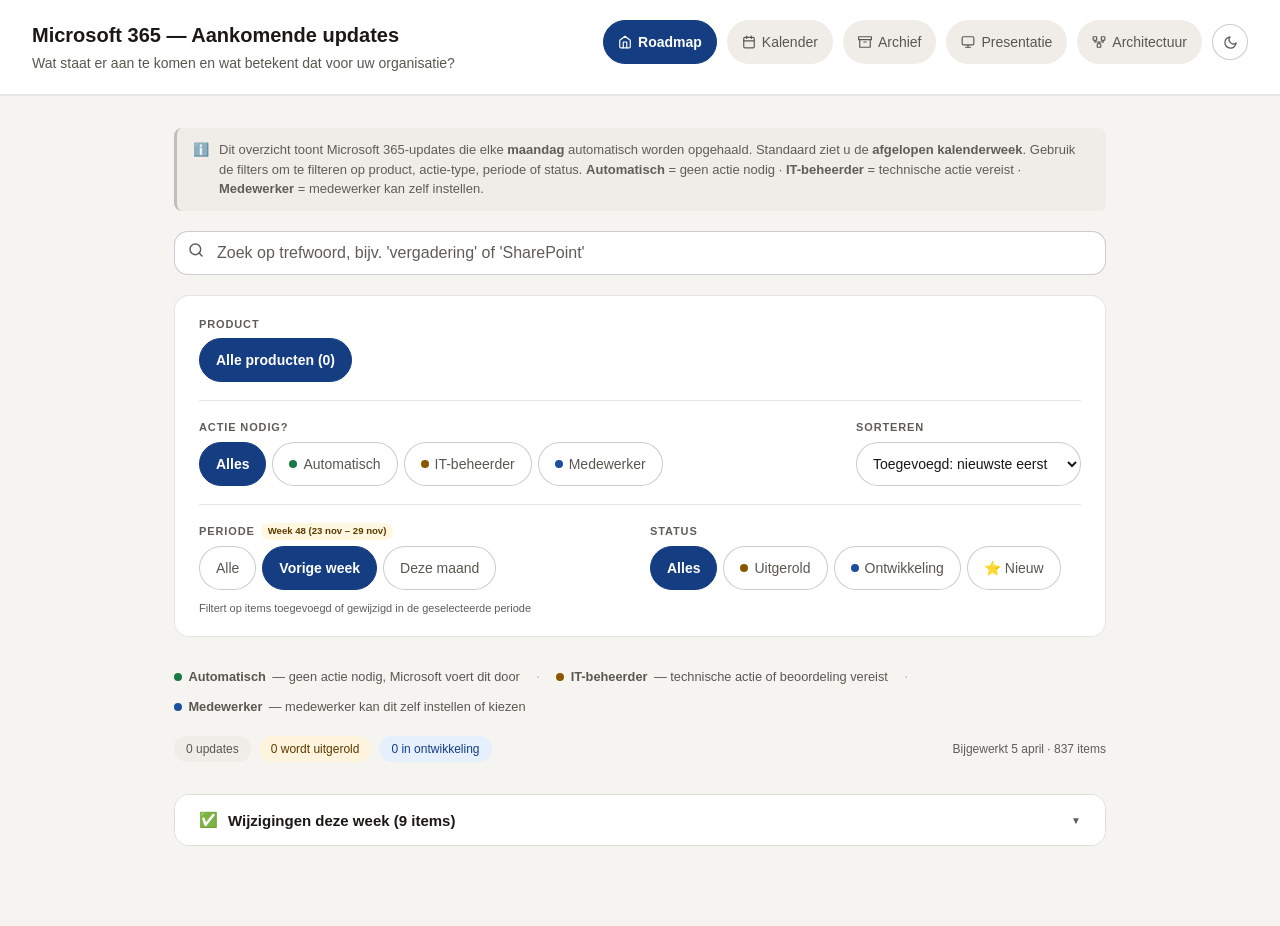
==== commit 8d5ad7a3: "Add files via upload" ====
--- a/index.html
+++ b/index.html
@@ -28,17 +28,7 @@
         <p class="hdr-sub">Wat staat er aan te komen en wat betekent dat voor uw organisatie?</p>
       </div>
     </div>
-    <nav class="hdr-right" aria-label="Hoofdnavigatie">
-      <a href="index.html" class="hdr-archive-link" aria-current="page" aria-label="Huidige pagina: Roadmap"><svg width="14" height="14" viewBox="0 0 24 24" fill="none" stroke="currentColor" stroke-width="2" stroke-linecap="round" stroke-linejoin="round" aria-hidden="true"><path d="M3 9l9-7 9 7v11a2 2 0 0 1-2 2H5a2 2 0 0 1-2-2z"/><polyline points="9 22 9 12 15 12 15 22"/></svg> Roadmap</a>
-      <a href="kalender.html" class="hdr-archive-link" aria-label="Bekijk de releasekalender"><svg width="14" height="14" viewBox="0 0 24 24" fill="none" stroke="currentColor" stroke-width="2" stroke-linecap="round" stroke-linejoin="round" aria-hidden="true"><rect x="3" y="4" width="18" height="18" rx="2"/><line x1="16" y1="2" x2="16" y2="6"/><line x1="8" y1="2" x2="8" y2="6"/><line x1="3" y1="10" x2="21" y2="10"/></svg> Kalender</a>
-      <a href="archief.html" class="hdr-archive-link" aria-label="Bekijk het archief van verdwenen items"><svg width="14" height="14" viewBox="0 0 24 24" fill="none" stroke="currentColor" stroke-width="2" stroke-linecap="round" stroke-linejoin="round" aria-hidden="true"><polyline points="21 8 21 21 3 21 3 8"/><rect x="1" y="3" width="22" height="5"/><line x1="10" y1="12" x2="14" y2="12"/></svg> Archief</a>
-      <a href="presentatie.html" class="hdr-archive-link" aria-label="Bekijk de presentatiegenerator"><svg width="14" height="14" viewBox="0 0 24 24" fill="none" stroke="currentColor" stroke-width="2" stroke-linecap="round" stroke-linejoin="round" aria-hidden="true"><rect x="2" y="3" width="20" height="14" rx="2"/><line x1="8" y1="21" x2="16" y2="21"/><line x1="12" y1="17" x2="12" y2="21"/></svg> Presentatie</a>
-      <a href="architectuur.html" class="hdr-archive-link" aria-label="Bekijk de architectuurkaart"><svg width="14" height="14" viewBox="0 0 24 24" fill="none" stroke="currentColor" stroke-width="2" stroke-linecap="round" stroke-linejoin="round" aria-hidden="true"><rect x="2" y="3" width="6" height="6" rx="1"/><rect x="16" y="3" width="6" height="6" rx="1"/><rect x="9" y="15" width="6" height="6" rx="1"/><line x1="5" y1="9" x2="5" y2="12"/><line x1="19" y1="9" x2="19" y2="12"/><line x1="5" y1="12" x2="19" y2="12"/><line x1="12" y1="12" x2="12" y2="15"/></svg> Architectuur</a>
-      <button id="theme-btn" class="theme-btn" onclick="toggleTheme()" aria-label="Schakel naar donker thema" title="Thema wisselen">
-        <svg class="icon-moon" width="15" height="15" viewBox="0 0 24 24" fill="none" stroke="currentColor" stroke-width="2" stroke-linecap="round" stroke-linejoin="round" aria-hidden="true"><path d="M21 12.79A9 9 0 1 1 11.21 3 7 7 0 0 0 21 12.79z"/></svg>
-        <svg class="icon-sun"  width="15" height="15" viewBox="0 0 24 24" fill="none" stroke="currentColor" stroke-width="2" stroke-linecap="round" stroke-linejoin="round" aria-hidden="true"><circle cx="12" cy="12" r="5"/><line x1="12" y1="1" x2="12" y2="3"/><line x1="12" y1="21" x2="12" y2="23"/><line x1="4.22" y1="4.22" x2="5.64" y2="5.64"/><line x1="18.36" y1="18.36" x2="19.78" y2="19.78"/><line x1="1" y1="12" x2="3" y2="12"/><line x1="21" y1="12" x2="23" y2="12"/><line x1="4.22" y1="19.78" x2="5.64" y2="18.36"/><line x1="18.36" y1="5.64" x2="19.78" y2="4.22"/></svg>
-      </button>
-    </nav>
+    <nav id="main-nav" class="hdr-right" aria-label="Hoofdnavigatie"></nav>
   </div>
 </header>
 
@@ -178,110 +168,12 @@
 </main>
 
 
+<script src="app-meta.js"></script>
+<script src="shared.js"></script>
 <script>
 'use strict';
-
-/* ── Thema-toggle ───────────────────────────────────────────────────────── */
-(function(){
-  var stored = localStorage.getItem('theme');
-  if (stored === 'dark' || stored === 'light') {
-    document.documentElement.setAttribute('data-theme', stored);
-  }
-})();
-
-function toggleTheme() {
-  var html    = document.documentElement;
-  var current = html.getAttribute('data-theme');
-  var sys     = window.matchMedia('(prefers-color-scheme: dark)').matches;
-  var isDark  = current === 'dark' || (!current && sys);
-  var next    = isDark ? 'light' : 'dark';
-  html.setAttribute('data-theme', next);
-  localStorage.setItem('theme', next);
-  var btn = document.getElementById('theme-btn');
-  if (btn) btn.setAttribute('aria-label', next === 'dark' ? 'Schakel naar licht thema' : 'Schakel naar donker thema');
-}
-
-
-
-/* ── Product-metadata en iconen (inline) ──────────────────────────────── */
-var APP_ICONS = {
-  automate: '[data-uri]',
-  bookings: '[data-uri]',
-  copilot: '[data-uri]',
-  defender: '[data-uri]',
-  edge: '[data-uri]',
-  entra: '[data-uri]',
-  excel: '[data-uri]',
-  exchange: '[data-uri]',
-  forms: '[data-uri]',
-  intune: '[data-uri]',
-  loop: '[data-uri]',
-  onedrive: '[data-uri]',
-  outlook: '[data-uri]',
-  planner: '[data-uri]',
-  powerapps: '[data-uri]',
-  powerbi: '[data-uri]',
-  powerpoint: '[data-uri]',
-  project: '[data-uri]',
-  purview: '[data-uri]',
-  search: '[data-uri]',
-  sharepoint: '[data-uri]',
-  stream: '[data-uri]',
-  teams: '[data-uri]',
-  todo: '[data-uri]',
-  visio: '[data-uri]',
-  viva: '[data-uri]',
-  whiteboard: '[data-uri]',
-  windows: '[data-uri]',
-  word: '[data-uri]',
-  yammer: '[data-uri]',
-};
-var APP_META = {
-  copilot:    { label: 'Copilot',        cls: 'p-copilot'    },
-  teams:      { label: 'Teams',          cls: 'p-teams'      },
-  outlook:    { label: 'Outlook',        cls: 'p-outlook'    },
-  excel:      { label: 'Excel',          cls: 'p-excel'      },
-  word:       { label: 'Word',           cls: 'p-word'       },
-  powerpoint: { label: 'PowerPoint',     cls: 'p-powerpoint' },
-  sharepoint: { label: 'SharePoint',     cls: 'p-sharepoint' },
-  purview:    { label: 'Purview',        cls: 'p-purview'    },
-  viva:       { label: 'Viva',           cls: 'p-viva'       },
-  edge:       { label: 'Edge',           cls: 'p-edge'       },
-  onedrive:   { label: 'OneDrive',       cls: 'p-onedrive'   },
-  exchange:   { label: 'Exchange',       cls: 'p-exchange'   },
-  forms:      { label: 'Forms',          cls: 'p-forms'      },
-  intune:     { label: 'Intune',         cls: 'p-intune'     },
-  entra:      { label: 'Entra',          cls: 'p-entra'      },
-  planner:    { label: 'Planner',        cls: 'p-planner'    },
-  loop:       { label: 'Loop',           cls: 'p-loop'       },
-  whiteboard: { label: 'Whiteboard',     cls: 'p-whiteboard' },
-  todo:       { label: 'To Do',          cls: 'p-todo'       },
-  bookings:   { label: 'Bookings',       cls: 'p-bookings'   },
-  stream:     { label: 'Stream',         cls: 'p-stream'     },
-  automate:   { label: 'Power Automate', cls: 'p-automate'   },
-  powerapps:  { label: 'Power Apps',     cls: 'p-powerapps'  },
-  powerbi:    { label: 'Power BI',       cls: 'p-powerbi'    },
-  yammer:     { label: 'Yammer',         cls: 'p-yammer'     },
-  defender:   { label: 'Defender',       cls: 'p-defender'   },
-  search:     { label: 'M365 Search',    cls: 'p-search'     },
-  project:    { label: 'Project',        cls: 'p-project'    },
-  visio:      { label: 'Visio',          cls: 'p-visio'      },
-  windows:    { label: 'Windows',        cls: 'p-windows'    },
-  other:      { label: 'Overig',         cls: 'p-other'      }
-};
-var APP_ORDER = [
-  'copilot','teams','outlook','excel','word','powerpoint',
-  'sharepoint','purview','viva','edge','onedrive','exchange',
-  'forms','intune','entra','planner',
-  'loop','whiteboard','todo','bookings','stream',
-  'automate','powerapps','powerbi','yammer',
-  'defender','search','project','visio','windows'
-];
-function appIconHTML(key) {
-  var uri = APP_ICONS[key];
-  if (!uri) return '';
-  return '<img class="app-icon" src="' + uri + '" alt="" aria-hidden="true">';
-}
+renderNav('index');
+
 function copyItemLink(id){
   var url=window.location.origin+window.location.pathname+'?id='+id;
   if(navigator.clipboard){
@@ -292,7 +184,6 @@
   }
 }
 
-var LINK_ICON = '<svg width="11" height="11" viewBox="0 0 24 24" fill="none" stroke="currentColor" stroke-width="2.2" stroke-linecap="round" stroke-linejoin="round" aria-hidden="true"><path d="M18 13v6a2 2 0 0 1-2 2H5a2 2 0 0 1-2-2V8a2 2 0 0 1 2-2h6"/><polyline points="15 3 21 3 21 9"/><line x1="10" y1="14" x2="21" y2="3"/></svg>';
 /* ── State ──────────────────────────────────────────────────────────────── */
 var ALL_ITEMS   = [];
 var fS  = 'all';
@@ -303,56 +194,7 @@
 var searchTimer = null;
 var fromKalender = false;
 var idParam = null;
-var CACHE_KEY = 'm365_data_v1';
 var lastUpdatedText = '';
-
-var ACTION_LABEL = {none:'Gaat automatisch', admin:'IT-beheerder actie vereist', user:'Medewerker kan zelf instellen'};
-var ACTION_ICON  = {none:'🟢', admin:'🟡', user:'🔵'};
-/* ── Hulpfuncties ────────────────────────────────────────────────────────── */
-function esc(s){ return String(s||'').replace(/&/g,'&amp;').replace(/</g,'&lt;').replace(/>/g,'&gt;'); }
-function daysAgo(d){ return d?(Date.now()-new Date(d).getTime())/864e5:9999; }
-
-function weekStart(date){
-  var d=new Date(date); var day=d.getDay();
-  var diff=(day===0?-6:1-day); d.setHours(0,0,0,0); d.setDate(d.getDate()+diff); return d;
-}
-function weekEnd(date){
-  var ws=weekStart(date); var we=new Date(ws);
-  we.setDate(we.getDate()+6); we.setHours(23,59,59,999); return we;
-}
-function isoWeek(date){
-  var d=new Date(date); d.setHours(0,0,0,0);
-  d.setDate(d.getDate()+3-(d.getDay()+6)%7);
-  var w1=new Date(d.getFullYear(),0,4);
-  return 1+Math.round(((d-w1)/864e5-3+(w1.getDay()+6)%7)/7);
-}
-function inSameWeek(d,refDate){
-  if(!d)return false;
-  var dt=new Date(d); return dt>=weekStart(refDate)&&dt<=weekEnd(refDate);
-}
-function fmtDate(d){ return d?new Date(d).toLocaleDateString('nl-NL',{day:'numeric',month:'short',year:'numeric'}):''; }
-function nlRelease(s){
-  if(!s)return'\u2013';
-  var MAANDEN={january:'januari',february:'februari',march:'maart',april:'april',may:'mei',
-    june:'juni',july:'juli',august:'augustus',september:'september',
-    october:'oktober',november:'november',december:'december'};
-  return s.replace(/\b(january|february|march|april|may|june|july|august|september|october|november|december)\b/gi,
-    function(m){return MAANDEN[m.toLowerCase()]||m;}).replace(/\bCY(\d{4})\b/,'$1');
-}
-function parseRelease(s){
-  if(!s)return new Date(9999,0,1);
-  var MONTHS={january:0,february:1,march:2,april:3,may:4,june:5,july:6,august:7,
-    september:8,october:9,november:10,december:11};
-  var m=s.toLowerCase().match(/(\w+)\s+(\d{4})/);
-  return(m&&MONTHS[m[1]]!==undefined)?new Date(parseInt(m[2]),MONTHS[m[1]],1):new Date(9999,0,1);
-}
-function highlight(text,query){
-  if(!query)return esc(text);
-  return esc(text).replace(new RegExp('('+query.replace(/[.*+?^${}()|[\]\\]/g,'\\$&')+')','gi'),'<mark>$1</mark>');
-}
-
-
-
 
 /* ── URL-parameters ────────────────────────────────────────────────────── */
 (function(){
@@ -468,7 +310,7 @@
     document.getElementById('changes-cards').innerHTML=removed.map(function(r){
       var meta=APP_META[r.app]||APP_META.other;
       return '<div class="rcard">'+
-        '<span class="pill '+meta.cls+'">'+appIconHTML(r.app)+esc(r.prodLabel||meta.label)+'</span>'+
+        buildProductPills(r)+
         '<span class="rcard-title">'+esc(r.title)+'</span>'+
         '<div class="rcard-right"><span class="pill p-'+r.status+'">'+esc(r.statusNl)+'</span>'+
         '<a class="ms-link" href="https://www.microsoft.com/en-us/microsoft-365/roadmap?searchterms='+r.id+'" target="_blank" rel="noopener noreferrer">'+LINK_ICON+' ID '+r.id+'</a></div></div>';
@@ -542,6 +384,28 @@
   document.getElementById('search-input').focus();
 }
 
+
+/* ── Multi-product pills ────────────────────────────────────────────────── */
+/* Eerste pill = primair product (item.app / item.prodLabel).                */
+/* Extra pills = item.tags (array van app-sleutels, gevuld door Python-      */
+/* pipeline). Backward-compatible: als tags ontbreekt → alleen primaire      */
+/* pill, identiek aan het oude gedrag.                                        */
+function buildProductPills(obj) {
+  var meta = APP_META[obj.app] || APP_META.other;
+  var html = '<span class="pill ' + meta.cls + '">' +
+             appIconHTML(obj.app) + esc(obj.prodLabel || meta.label) +
+             '</span>';
+  var seen = {}; seen[obj.app] = true;
+  (obj.tags || []).forEach(function(key) {
+    if (!key || seen[key] || !APP_META[key] || key === 'other') return;
+    seen[key] = true;
+    var m = APP_META[key];
+    html += '<span class="pill ' + m.cls + '">' +
+            appIconHTML(key) + esc(m.label) +
+            '</span>';
+  });
+  return html;
+}
 /* ── Kaart HTML ─────────────────────────────────────────────────────────── */
 function cardHTML(item,query){
   var cfg={rolling:{label:'Wordt uitgerold',cls:'p-rolling'},dev:{label:'In ontwikkeling',cls:'p-dev'}}[item.status];
@@ -552,7 +416,7 @@
     dateRow+='<span class="date-info" style="margin-left:10px"><span class="sr-only">Gewijzigd:</span> \u270F\uFE0F '+fmtDate(item.modified)+'</span>';
   return '<article class="card act-'+item.action+'" id="item-'+item.id+'" aria-label="'+esc(item.title)+'">' +
     '<div class="card-pills">'+
-      '<span class="pill '+meta.cls+'">'+appIconHTML(item.app)+esc(item.prodLabel||meta.label)+'</span>'+
+      buildProductPills(item)+
       '<span class="pill '+cfg.cls+'">'+cfg.label+'</span>'+
       (item.isNew?'<span class="new-badge"><span aria-hidden="true">\u2B50</span> Nieuw</span>':'')+
     '</div>'+
@@ -609,7 +473,7 @@
     if(sort==='status')return(a.status==='rolling'?0:1)-(b.status==='rolling'?0:1);
     if(sort==='added-desc')return new Date(b.added||0)-new Date(a.added||0);
     if(sort==='modified-desc')return new Date(b.modified||0)-new Date(a.modified||0);
-    var da=parseRelease(a.release),db=parseRelease(b.release);
+    var da=parseReleaseDate(a.release),db=parseReleaseDate(b.release);
     return sort==='release-desc'?db-da:da-db;
   });
   var rolling=filtered.filter(function(i){return i.status==='rolling';});
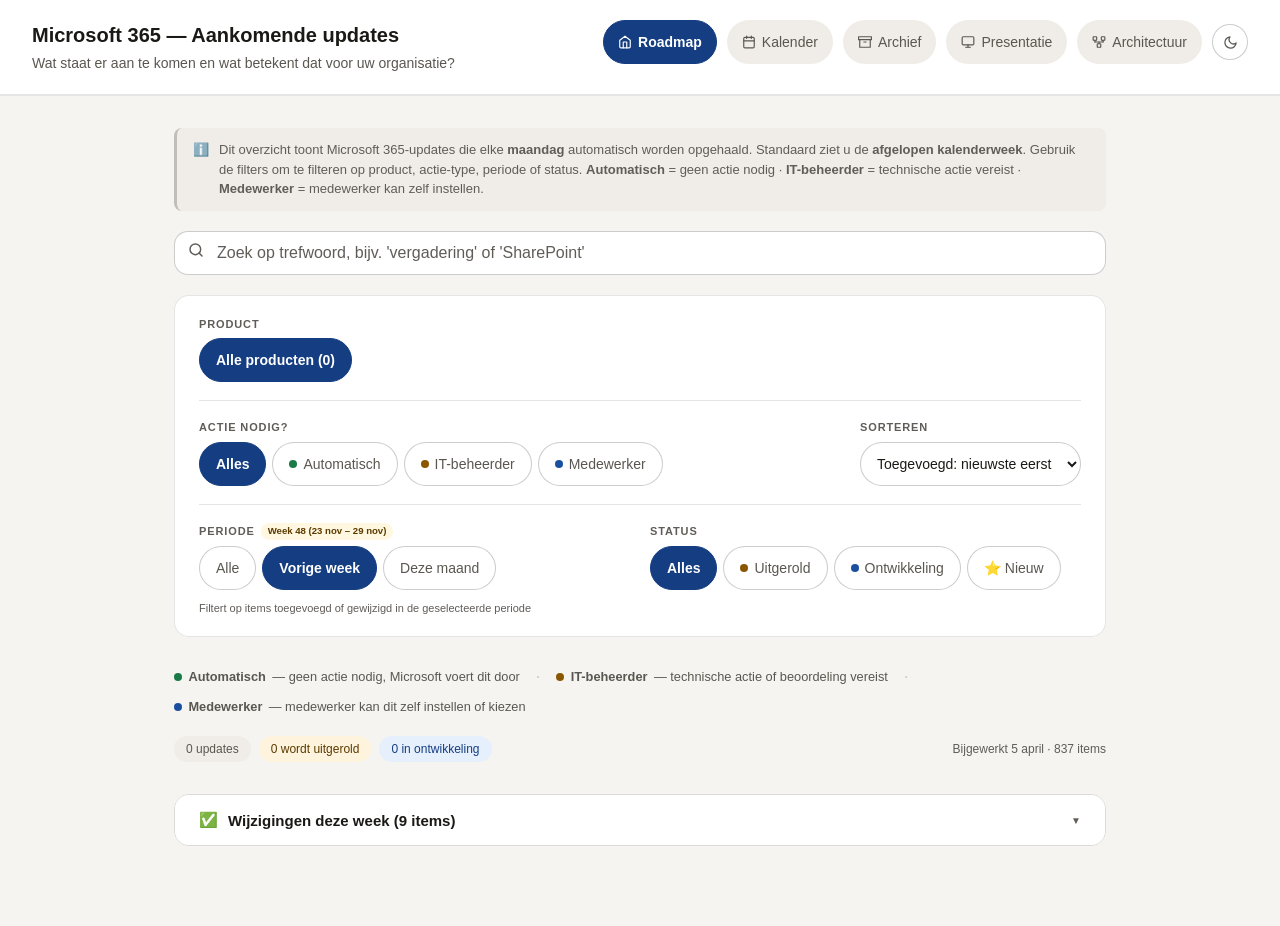
==== commit 1448577b: "Add files via upload" ====
--- a/index.html
+++ b/index.html
@@ -88,9 +88,6 @@
         <select id="sort-select" onchange="render()">
           <option value="added-desc">Toegevoegd: nieuwste eerst</option>
           <option value="added-asc">Toegevoegd: oudste eerst</option>
-          <option value="release-asc">Releasedatum: vroegst eerst</option>
-          <option value="release-desc">Releasedatum: latest eerst</option>
-          <option value="status">Status</option>
         </select>
       </div>
     </div>
@@ -287,8 +284,15 @@
 
 /* ── Data verwerken ─────────────────────────────────────────────────────── */
 function handleData(data){
+  /* Vorige kalenderweek — zelfde definitie als periodefilter 'pw' */
+  var _now=new Date();
+  var _ws=weekStart(_now); var _we=weekEnd(_now);
+  var _pwS=new Date(_ws); _pwS.setDate(_pwS.getDate()-7);
+  var _pwE=new Date(_we); _pwE.setDate(_pwE.getDate()-7);
   ALL_ITEMS=data.items.map(function(i){
-    return Object.assign({},i,{isNew: inSameWeek(i.added,new Date())||inSameWeek(i.modified,new Date())});
+    /* isNew = item werd TOEGEVOEGD in de vorige kalenderweek (= laatste run) */
+    var added=i.added?new Date(i.added):null;
+    return Object.assign({},i,{isNew: !!(added&&added>=_pwS&&added<=_pwE)});
   });
   var gen=new Date(data.generated);
   /* Toon vorige kalenderweek in header — data is altijd van maandag-run */
@@ -386,59 +390,11 @@
 
 
 /* ── Multi-product pills ────────────────────────────────────────────────── */
-/* Eerste pill = primair product (item.app / item.prodLabel).                */
-/* Extra pills = item.tags (array van app-sleutels, gevuld door Python-      */
-/* pipeline). Backward-compatible: als tags ontbreekt → alleen primaire      */
-/* pill, identiek aan het oude gedrag.                                        */
-function buildProductPills(obj) {
-  var meta = APP_META[obj.app] || APP_META.other;
-  var html = '<span class="pill ' + meta.cls + '">' +
-             appIconHTML(obj.app) + esc(obj.prodLabel || meta.label) +
-             '</span>';
-  var seen = {}; seen[obj.app] = true;
-  (obj.tags || []).forEach(function(key) {
-    if (!key || seen[key] || !APP_META[key] || key === 'other') return;
-    seen[key] = true;
-    var m = APP_META[key];
-    html += '<span class="pill ' + m.cls + '">' +
-            appIconHTML(key) + esc(m.label) +
-            '</span>';
-  });
-  return html;
-}
-/* ── Kaart HTML ─────────────────────────────────────────────────────────── */
-function cardHTML(item,query){
-  var cfg={rolling:{label:'Wordt uitgerold',cls:'p-rolling'},dev:{label:'In ontwikkeling',cls:'p-dev'}}[item.status];
-  var meta=APP_META[item.app]||APP_META.other;
-  var dateRow='';
-  if(item.added)dateRow+='<span class="date-info"><span class="sr-only">Toegevoegd:</span> \uD83D\uDCC5 '+fmtDate(item.added)+'</span>';
-  if(item.modified&&item.modified!==item.added)
-    dateRow+='<span class="date-info" style="margin-left:10px"><span class="sr-only">Gewijzigd:</span> \u270F\uFE0F '+fmtDate(item.modified)+'</span>';
-  return '<article class="card act-'+item.action+'" id="item-'+item.id+'" aria-label="'+esc(item.title)+'">' +
-    '<div class="card-pills">'+
-      buildProductPills(item)+
-      '<span class="pill '+cfg.cls+'">'+cfg.label+'</span>'+
-      (item.isNew?'<span class="new-badge"><span aria-hidden="true">\u2B50</span> Nieuw</span>':'')+
-    '</div>'+
-    '<h3 class="card-title">'+highlight(item.title,query)+'</h3>'+
-    '<div class="card-benefit"><span class="card-benefit-label">Wat betekent dit voor uw organisatie?</span>'+highlight(item.benefit,query)+'</div>'+
-    '<div class="card-action act-'+item.action+'" aria-label="Actie: '+(ACTION_LABEL[item.action]||item.actionLabel)+'">'+
-      '<span aria-hidden="true">'+ACTION_ICON[item.action]+'</span>'+
-      '<span>'+esc(item.actionLabel)+'</span>'+
-    '</div>'+
-    (item.desc?'<details><summary>Technische details lezen</summary><div class="card-desc">'+esc(item.desc)+'</div></details>':'')+
-    '<div class="card-foot"><div class="card-foot-left">'+
-      '<span class="release-badge"><span aria-hidden="true">\uD83D\uDE80</span> <span class="sr-only">Release:</span>'+esc(nlRelease(item.release))+'</span>'+
-      (dateRow?'<span style="display:flex;align-items:center;gap:8px;flex-wrap:wrap">'+dateRow+'</span>':'')+
-    '</div>'+
-    '<div class="card-foot-right">'+
-    '<a class="ms-link" href="https://www.microsoft.com/en-us/microsoft-365/roadmap?searchterms='+item.id+'" target="_blank" rel="noopener noreferrer" aria-label="Bekijk ID '+item.id+' op de officiële Microsoft roadmap (opent in nieuw venster)">'+LINK_ICON+' ID '+item.id+'</a>'+
-    '<button class="copy-link-btn" onclick="copyItemLink('+item.id+')" aria-label="Kopieer directe link naar dit item" title="Kopieer directe link">'+
-      '<svg width="12" height="12" viewBox="0 0 24 24" fill="none" stroke="currentColor" stroke-width="2" stroke-linecap="round" stroke-linejoin="round" aria-hidden="true"><rect x="9" y="9" width="13" height="13" rx="2"/><path d="M5 15H4a2 2 0 0 1-2-2V4a2 2 0 0 1 2-2h9a2 2 0 0 1 2 2v1"/></svg>'+
-    '</button>'+
-    '</div>'+
-    '</div></article>';
-}
+/* ── Kaart-opties voor index.html (volledig) ────────────────────────────── */
+var INDEX_CARD_OPTS = {
+  newBadge: true, benefit: true, action: true,
+  details: true,  release: true, dates:  true, copy: true
+};
 
 /* ── Render ─────────────────────────────────────────────────────────────── */
 function render(){
@@ -470,11 +426,16 @@
   updateAppCounts(withoutApp);
   var filtered=withoutApp.filter(function(i){return fP==='all'||i.app===fP;});
   filtered=filtered.slice().sort(function(a,b){
-    if(sort==='status')return(a.status==='rolling'?0:1)-(b.status==='rolling'?0:1);
-    if(sort==='added-desc')return new Date(b.added||0)-new Date(a.added||0);
-    if(sort==='modified-desc')return new Date(b.modified||0)-new Date(a.modified||0);
-    var da=parseReleaseDate(a.release),db=parseReleaseDate(b.release);
-    return sort==='release-desc'?db-da:da-db;
+    if(sort==='added-desc'||sort==='added-asc'){
+      /* 1. ⭐ Nieuw items (toegevoegd vorige week) altijd eerst bij desc */
+      if(sort==='added-desc'&&a.isNew!==b.isNew)return a.isNew?-1:1;
+      /* 2. Gesorteerd op added-datum */
+      var byAdded=new Date(b.added||0)-new Date(a.added||0);
+      if(byAdded!==0)return sort==='added-desc'?byAdded:-byAdded;
+      /* 3. Tiebreaker: modified-datum */
+      return new Date(b.modified||0)-new Date(a.modified||0);
+    }
+
   });
   var rolling=filtered.filter(function(i){return i.status==='rolling';});
   var dev=filtered.filter(function(i){return i.status==='dev';});
@@ -507,13 +468,9 @@
   emptyEl.classList.remove('show');
   function sec(items,emoji,lbl){
     if(!items.length)return'';
-    return'<section aria-label="'+lbl+'"><h2 class="sec-hdr">'+emoji+' '+lbl+'</h2>'+items.map(function(i){return cardHTML(i,query);}).join('')+'</section>';
+    return'<section aria-label="'+lbl+'"><h2 class="sec-hdr">'+emoji+' '+lbl+'</h2>'+items.map(function(i){return cardHTML(i,INDEX_CARD_OPTS,query);}).join('')+'</section>';
   }
-  if(sort==='status'){
-    rootEl.innerHTML=sec(rolling,'\uD83D\uDFE1','Wordt uitgerold')+sec(dev,'\uD83D\uDD35','In ontwikkeling');
-  }else{
-    rootEl.innerHTML='<section aria-label="'+filtered.length+' updates">'+filtered.map(function(i){return cardHTML(i,query);}).join('')+'</section>';
-  }
+  rootEl.innerHTML='<section aria-label="'+filtered.length+' updates">'+filtered.map(function(i){return cardHTML(i,INDEX_CARD_OPTS,query);}).join('')+'</section>';
   /* Scroll naar specifiek item via ?id= */
   if(idParam){
     var el=document.getElementById('item-'+parseInt(idParam));
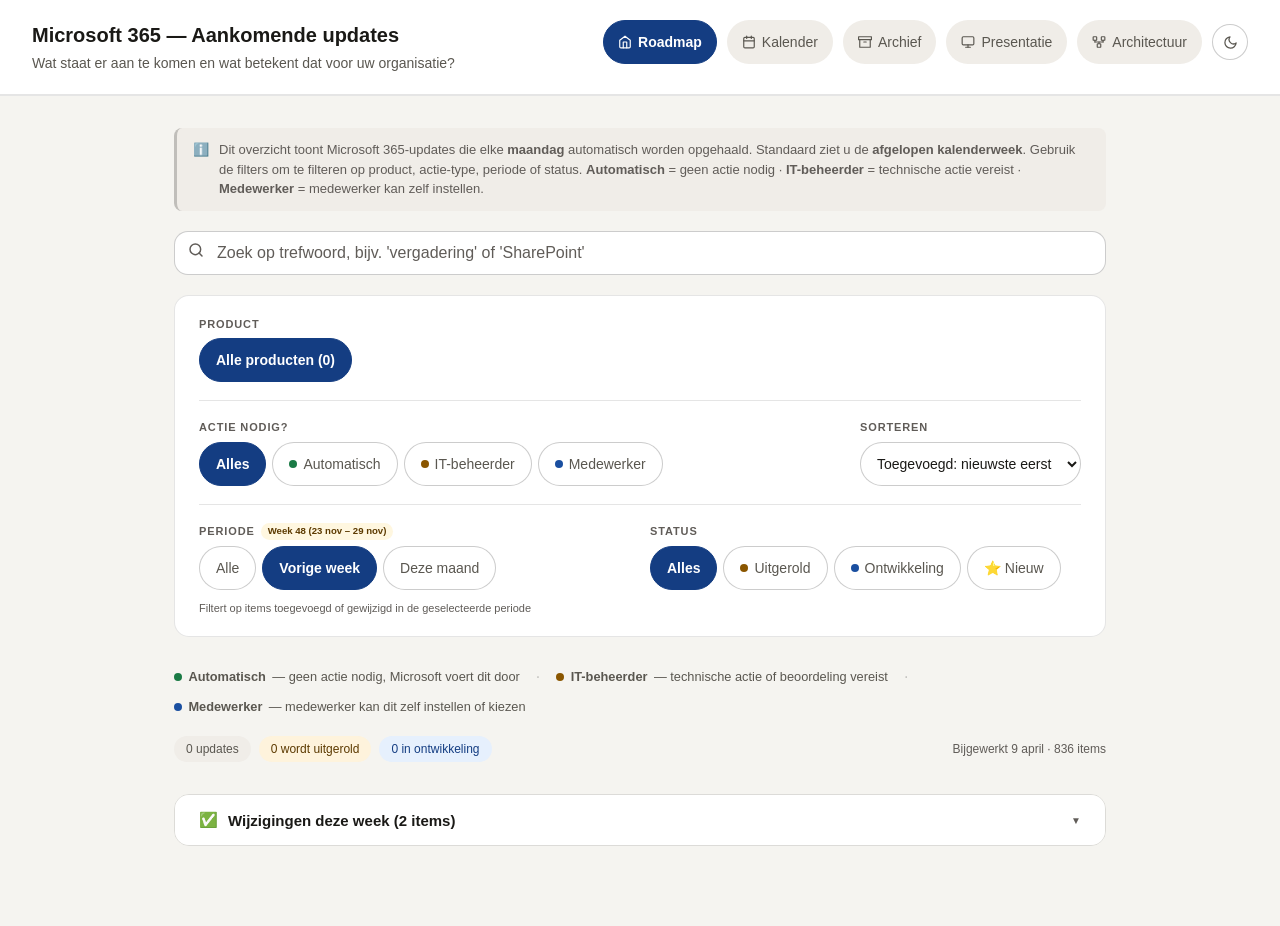
==== commit df3fe61d: "Patchec index.html" ====
--- a/index.html
+++ b/index.html
@@ -325,7 +325,7 @@
 
 /* ── Productfilter opbouwen met iconen ───────────────────────────────────── */
 function buildAppFilter(items){
-  var present=new Set(items.map(function(i){return i.app;}));
+  var present=new Set();items.forEach(function(i){present.add(i.app);(i.tags||[]).forEach(function(k){if(k)present.add(k);});});
   var bar=document.getElementById('apf');
   while(bar.children.length>1)bar.removeChild(bar.lastChild);
   APP_ORDER.forEach(function(key){
@@ -352,7 +352,7 @@
 }
 
 function updateAppCounts(items){
-  var counts={};items.forEach(function(i){counts[i.app]=(counts[i.app]||0)+1;});
+  var counts={};items.forEach(function(i){counts[i.app]=(counts[i.app]||0)+1;(i.tags||[]).forEach(function(k){if(k&&k!=='other')counts[k]=(counts[k]||0)+1;});});
   var allBtn=document.querySelector('#apf [data-p="all"]');
   if(allBtn)allBtn.textContent='Alle producten ('+items.length+')';
   document.querySelectorAll('#apf [data-p]').forEach(function(btn){
@@ -384,7 +384,35 @@
   document.getElementById('search-input').value='';
   document.getElementById('search-clear').classList.remove('show');
   document.getElementById('search-origin-note').classList.remove('show');
-  fQ='';fromKalender=false;render();
+  fQ='';
+  idParam=null;
+  /* Herstel standaard filterstate als we via kalender/deep-link binnenkwamen */
+  if(fromKalender){
+    fA='pw'; fS='all'; fAct='all'; fP='all';
+    /* Periode-filter buttons terugzetten naar 'Vorige week' */
+    document.querySelectorAll('#fp-bar .fb').forEach(function(b){
+      var v=b.getAttribute('data-a');
+      b.setAttribute('aria-pressed',v==='pw'?'true':'false');
+      b.className='fb';
+    });
+    /* Actie-filter terugzetten naar 'Alles' */
+    document.querySelectorAll('#act-bar .fb').forEach(function(b){
+      b.setAttribute('aria-pressed',b.getAttribute('data-act')==='all'?'true':'false');
+      b.className='fb';
+    });
+    /* Status-filter terugzetten naar 'Alles' */
+    document.querySelectorAll('#sf .fb').forEach(function(b){
+      b.setAttribute('aria-pressed',b.getAttribute('data-s')==='all'?'true':'false');
+      b.className='fb';
+    });
+    /* Product-filter terugzetten naar 'Alle producten' */
+    document.querySelectorAll('#apf .fb').forEach(function(b){
+      b.setAttribute('aria-pressed',b.getAttribute('data-p')==='all'?'true':'false');
+      b.className='fb';
+    });
+  }
+  fromKalender=false;
+  render();
   document.getElementById('search-input').focus();
 }
 
@@ -424,7 +452,7 @@
   });
 
   updateAppCounts(withoutApp);
-  var filtered=withoutApp.filter(function(i){return fP==='all'||i.app===fP;});
+  var filtered=withoutApp.filter(function(i){if(fP==='all')return true;if(i.app===fP)return true;return (i.tags||[]).indexOf(fP)!==-1;});
   filtered=filtered.slice().sort(function(a,b){
     if(sort==='added-desc'||sort==='added-asc'){
       /* 1. ⭐ Nieuw items (toegevoegd vorige week) altijd eerst bij desc */
@@ -435,7 +463,19 @@
       /* 3. Tiebreaker: modified-datum */
       return new Date(b.modified||0)-new Date(a.modified||0);
     }
-
+    if(sort==='release-asc'||sort==='release-desc'){
+      var ra=parseReleaseDate(a.release);
+      var rb=parseReleaseDate(b.release);
+      var diff=ra-rb;
+      return sort==='release-asc'?diff:-diff;
+    }
+    if(sort==='status'){
+      var order={rolling:0,dev:1};
+      var sa=order[a.status]!==undefined?order[a.status]:2;
+      var sb=order[b.status]!==undefined?order[b.status]:2;
+      return sa-sb;
+    }
+    return 0;
   });
   var rolling=filtered.filter(function(i){return i.status==='rolling';});
   var dev=filtered.filter(function(i){return i.status==='dev';});
@@ -466,10 +506,6 @@
     emptyEl.classList.add('show');return;
   }
   emptyEl.classList.remove('show');
-  function sec(items,emoji,lbl){
-    if(!items.length)return'';
-    return'<section aria-label="'+lbl+'"><h2 class="sec-hdr">'+emoji+' '+lbl+'</h2>'+items.map(function(i){return cardHTML(i,INDEX_CARD_OPTS,query);}).join('')+'</section>';
-  }
   rootEl.innerHTML='<section aria-label="'+filtered.length+' updates">'+filtered.map(function(i){return cardHTML(i,INDEX_CARD_OPTS,query);}).join('')+'</section>';
   /* Scroll naar specifiek item via ?id= */
   if(idParam){
